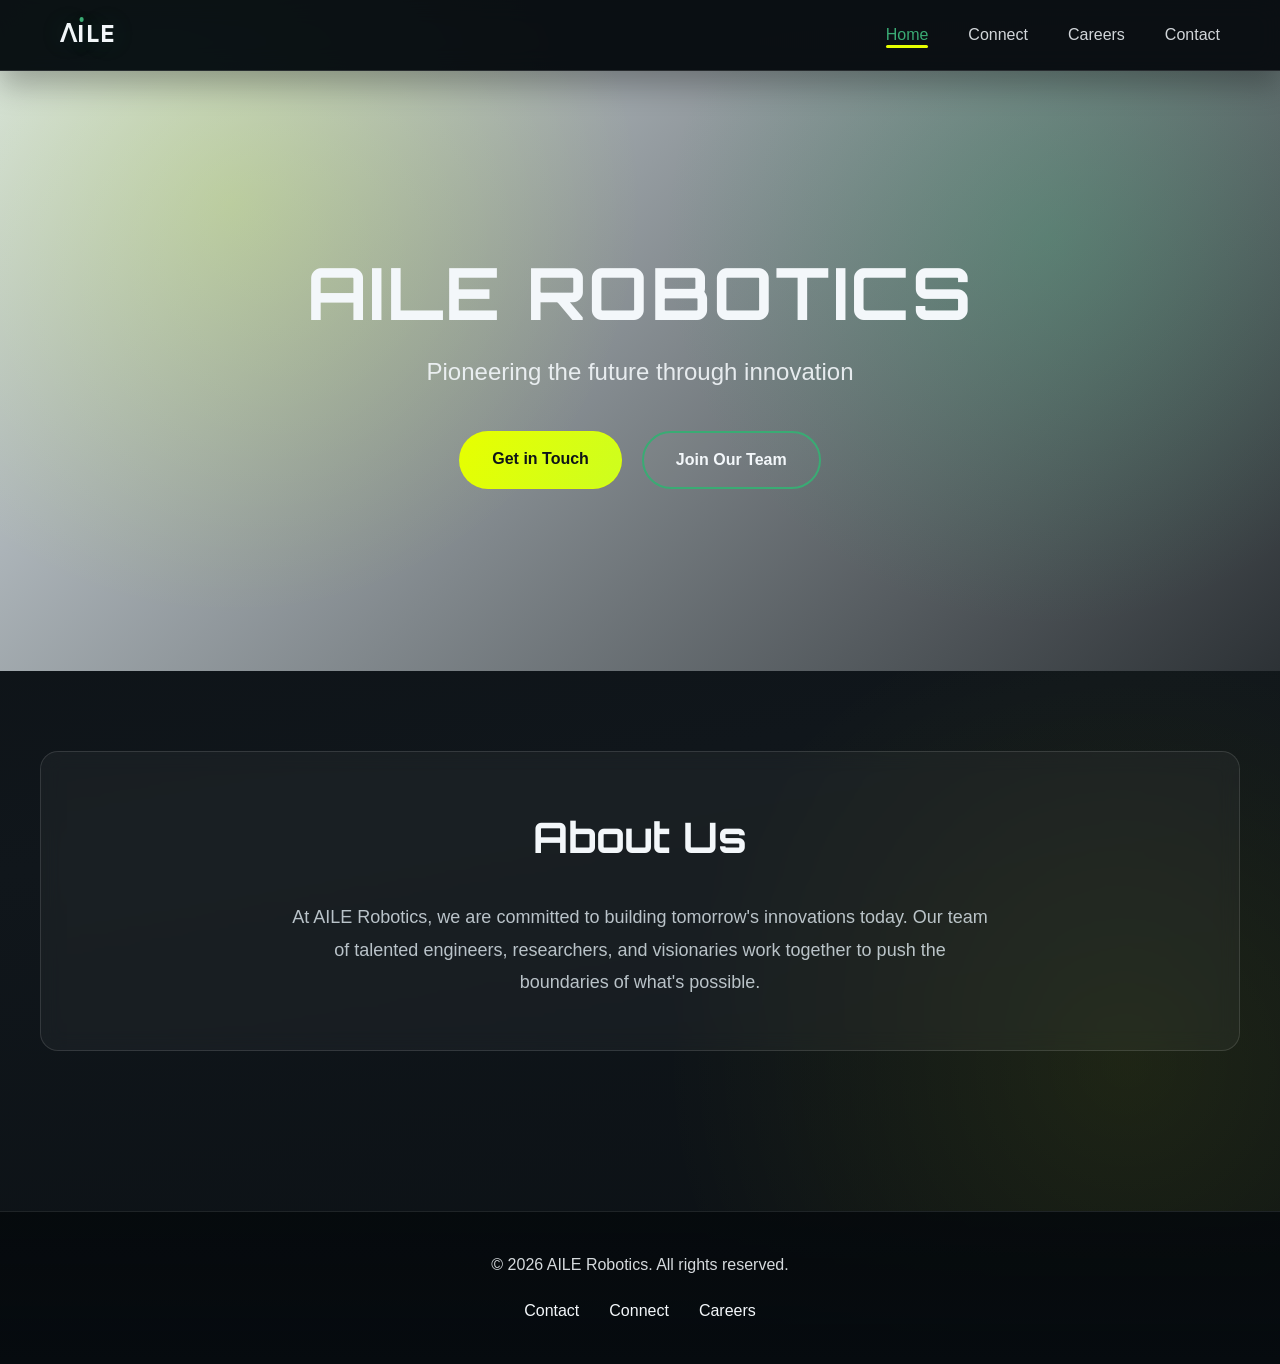
==== index.html @ daf4e4ac "Initial website commit" ====
<!DOCTYPE html>
<html lang="en">
<head>
    <meta charset="UTF-8">
    <meta name="viewport" content="width=device-width, initial-scale=1.0">
    <title>AILE Robotics</title>
    <link rel="stylesheet" href="styles.css">
</head>
<body>
    <!-- Navigation -->
    <nav class="navbar">
        <div class="nav-container">
            <div class="logo">Ʌ<span class="logo-i">I</span>LE</div>
            <ul class="nav-menu">
                <li><a href="index.html" class="nav-link active">Home</a></li>
                <li><a href="connect.html" class="nav-link">Connect</a></li>
                <li><a href="jobs.html" class="nav-link">Careers</a></li>
                <li><a href="contact.html" class="nav-link">Contact</a></li>
            </ul>
        </div>
    </nav>

    <!-- Hero Section -->
    <section class="hero">
        <div class="hero-content">
            <h1>AILE ROBOTICS</h1>
            <p>Pioneering the future through innovation</p>
            <div class="hero-buttons">
                <a href="connect.html" class="btn btn-primary">Get in Touch</a>
                <a href="jobs.html" class="btn btn-secondary">Join Our Team</a>
            </div>
        </div>
    </section>

    <!-- About Section -->
    <section class="about">
        <div class="container">
            <h2>About Us</h2>
            <p>At AILE Robotics, we are committed to building tomorrow's innovations today. Our team of talented engineers, researchers, and visionaries work together to push the boundaries of what's possible.</p>
        </div>
    </section>

    <!-- Footer -->
    <footer class="footer">
        <div class="footer-content">
            <p>&copy; 2026 AILE Robotics. All rights reserved.</p>
            <ul class="footer-links">
                <li><a href="contact.html">Contact</a></li>
                <li><a href="connect.html">Connect</a></li>
                <li><a href="jobs.html">Careers</a></li>
            </ul>
        </div>
    </footer>
</body>
</html>
---- styles.css ----
@import url('https://fonts.googleapis.com/css2?family=Orbitron:wght@400;500;600;700;800&family=Oxanium:wght@500;600;700;800&display=swap');

/* Color Variables */
:root {
    --primary-teal: #d7e0e5;
    --accent-yellow: #E7FF00;
    --accent-green: #3AAB74;
    --accent-gray: #1e252a;
    --light-gray: rgba(255, 255, 255, 0.05);
    --dark-gray: #0b1014;
    --white: #f3f7fa;
    --text-primary: #f3f7fa;
    --text-secondary: rgba(226, 236, 243, 0.8);
    --accent-soft: rgba(205, 254, 31, 0.22);
}

/* Reset & General */
* {
    margin: 0;
    padding: 0;
    box-sizing: border-box;
}

html {
    scroll-behavior: smooth;
}

body {
    font-family: 'Segoe UI', Tahoma, Geneva, Verdana, sans-serif;
    line-height: 1.6;
    color: var(--text-primary);
    background:
        radial-gradient(circle at 12% 10%, rgba(58, 171, 116, 0.16) 0%, rgba(58, 171, 116, 0) 26%),
        radial-gradient(circle at 88% 78%, rgba(231, 255, 0, 0.08) 0%, rgba(231, 255, 0, 0) 30%),
        linear-gradient(170deg, #090d10 0%, #10161b 55%, #0b1014 100%);
}

h1,
h2,
h3,
h4,
h5,
h6 {
    font-family: 'Orbitron', 'Segoe UI', Tahoma, Geneva, Verdana, sans-serif;
}

.container {
    max-width: 1200px;
    margin: 0 auto;
    padding: 0 20px;
}

/* Navigation */
.navbar {
    background-color: rgba(11, 16, 20, 0.82);
    border-bottom: 1px solid rgba(255, 255, 255, 0.12);
    position: sticky;
    top: 0;
    z-index: 100;
    box-shadow: 0 14px 30px rgba(0, 0, 0, 0.28);
    backdrop-filter: blur(12px);
}

.nav-container {
    max-width: 1200px;
    margin: 0 auto;
    padding: 0 20px;
    display: flex;
    justify-content: space-between;
    align-items: center;
    height: 70px;
}

.logo {
    font-size: 24px;
    font-weight: bold;
    font-family: 'Oxanium', 'Orbitron', 'Segoe UI', Tahoma, Geneva, Verdana, sans-serif;
    color: var(--white);
    letter-spacing: 1.45px;
    text-shadow: 0 0 24px rgba(58, 171, 116, 0.22);
}

.logo-i {
    font-size: 1em;
    color: var(--white);
    text-transform: none;
    font-weight: 700;
    position: relative;
    display: inline-block;
}

.logo-i::after {
    content: '';
    position: absolute;
    width: 0.2em;
    height: 0.2em;
    border-radius: 50%;
    background-color: var(--accent-green);
    top: 0.06em;
    left: 50%;
    transform: translateX(-50%);
}

.nav-menu {
    display: flex;
    list-style: none;
    gap: 40px;
}

.nav-link {
    text-decoration: none;
    color: rgba(243, 247, 250, 0.86);
    font-weight: 500;
    transition: color 0.3s ease;
    position: relative;
}

.nav-link:hover,
.nav-link.active {
    color: var(--accent-green);
}

.nav-link.active::after {
    content: '';
    position: absolute;
    bottom: -5px;
    left: 0;
    width: 100%;
    height: 3px;
    background-color: var(--accent-yellow);
    border-radius: 2px;
}

/* Hero Section */
.hero {
    background:
        radial-gradient(circle at 18% 22%, var(--accent-soft) 0%, rgba(205, 254, 31, 0) 36%),
        radial-gradient(circle at 82% 28%, rgba(58, 171, 116, 0.28) 0%, rgba(58, 171, 116, 0) 34%),
        linear-gradient(135deg, var(--primary-teal) 0%, rgba(47, 52, 56, 0.92) 100%);
    color: var(--white);
    padding: 120px 20px;
    text-align: center;
    min-height: 600px;
    display: flex;
    align-items: center;
    justify-content: center;
}

.hero-content {
    max-width: 800px;
}

.hero h1 {
    font-size: clamp(40px, 7vw, 72px);
    font-weight: bold;
    margin-bottom: 20px;
    letter-spacing: 2.4px;
    text-transform: uppercase;
    line-height: 1.1;
}

.hero p {
    font-size: clamp(18px, 2.4vw, 24px);
    margin-bottom: 40px;
    opacity: 0.9;
}

.hero-buttons {
    display: flex;
    gap: 20px;
    justify-content: center;
    flex-wrap: wrap;
}

/* Buttons */
.btn {
    display: inline-block;
    padding: 14px 32px;
    border-radius: 999px;
    text-decoration: none;
    font-weight: 600;
    font-size: 16px;
    border: none;
    cursor: pointer;
    transition: all 0.3s ease;
    text-align: center;
}

.btn-primary {
    background: linear-gradient(120deg, var(--accent-yellow), #CDFE1F);
    color: #0f1418;
    border: 1px solid rgba(231, 255, 0, 0.5);
}

.btn-primary:hover {
    background: linear-gradient(120deg, #f0ff45, #ddff36);
    transform: translateY(-2px);
    box-shadow: 0 16px 30px rgba(231, 255, 0, 0.22);
}

.btn-secondary {
    background-color: rgba(255, 255, 255, 0.02);
    color: var(--white);
    border: 2px solid var(--accent-green);
}

.btn-secondary:hover {
    background-color: var(--accent-green);
    color: #08110d;
    transform: translateY(-2px);
}

/* About Section */
.about {
    background-color: transparent;
    padding: 80px 20px;
    text-align: center;
}

.about .container {
    background: rgba(255, 255, 255, 0.04);
    border: 1px solid rgba(255, 255, 255, 0.12);
    border-radius: 18px;
    padding: 52px 44px;
    backdrop-filter: blur(10px);
}

.about h2 {
    font-size: 42px;
    margin-bottom: 30px;
    color: var(--white);
}

.about p {
    font-size: 18px;
    color: var(--text-secondary);
    max-width: 700px;
    margin: 0 auto;
    line-height: 1.8;
}

/* Page Header */
.page-header {
    background:
        radial-gradient(circle at 82% 24%, var(--accent-soft) 0%, rgba(205, 254, 31, 0) 34%),
        radial-gradient(circle at 18% 26%, rgba(58, 171, 116, 0.24) 0%, rgba(58, 171, 116, 0) 32%),
        linear-gradient(135deg, var(--primary-teal) 0%, rgba(47, 52, 56, 0.88) 100%);
    color: var(--white);
    padding: 80px 20px;
    text-align: center;
    margin-bottom: 60px;
    border-bottom: 1px solid rgba(255, 255, 255, 0.12);
}

.page-header h1 {
    font-size: 48px;
    margin-bottom: 15px;
    letter-spacing: 1px;
}

.page-header p {
    font-size: 18px;
    opacity: 0.95;
}

/* Contact Section */
.contact-section {
    padding: 60px 20px;
}

.contact-wrapper {
    display: grid;
    grid-template-columns: 1fr 1fr;
    gap: 60px;
    max-width: 1200px;
    margin: 0 auto;
}

.contact-info h2 {
    font-size: 32px;
    color: var(--white);
    margin-bottom: 40px;
}

.info-item {
    margin-bottom: 30px;
}

.info-item h3 {
    color: var(--white);
    margin-bottom: 10px;
    font-size: 18px;
}

.info-item p {
    color: var(--text-secondary);
    font-size: 16px;
}

.info-item a {
    color: var(--accent-green);
    text-decoration: none;
    transition: color 0.3s ease;
}

.info-item a:hover {
    color: var(--accent-yellow);
}

.social-links {
    display: flex;
    gap: 15px;
}

.social-link {
    display: inline-block;
    padding: 10px 20px;
    background-color: var(--accent-soft);
    color: var(--white);
    text-decoration: none;
    border-radius: 4px;
    transition: all 0.3s ease;
}

.social-link:hover {
    background-color: var(--accent-green);
    color: var(--white);
}

/* Forms */
.contact-form,
.application-form {
    background-color: var(--light-gray);
    padding: 40px;
    border-radius: 18px;
    border: 1px solid rgba(255, 255, 255, 0.14);
    box-shadow: 0 16px 40px rgba(0, 0, 0, 0.22);
    backdrop-filter: blur(10px);
}

.form-group {
    margin-bottom: 25px;
}

.form-row {
    display: grid;
    grid-template-columns: 1fr 1fr;
    gap: 20px;
}

.form-group label {
    display: block;
    margin-bottom: 8px;
    font-weight: 600;
    color: var(--text-primary);
    font-size: 14px;
}

.form-group input,
.form-group textarea {
    width: 100%;
    padding: 12px 15px;
    border: 1px solid rgba(255, 255, 255, 0.18);
    border-radius: 10px;
    background-color: rgba(255, 255, 255, 0.04);
    color: var(--white);
    font-family: inherit;
    font-size: 14px;
    transition: border-color 0.3s ease;
}

.form-group input:focus,
.form-group textarea:focus {
    outline: none;
    border-color: var(--accent-yellow);
    box-shadow: 0 0 0 3px rgba(231, 255, 0, 0.26);
}

.form-group input::placeholder,
.form-group textarea::placeholder {
    color: rgba(243, 247, 250, 0.58);
}

.form-group textarea {
    resize: vertical;
}

/* Connect Section */
.connect-section {
    padding: 60px 20px;
}

.connect-wrapper {
    max-width: 1200px;
    margin: 0 auto;
}

.options-grid {
    display: grid;
    grid-template-columns: 1fr 1fr;
    gap: 30px;
    margin-bottom: 60px;
}

.option-card {
    background-color: var(--light-gray);
    padding: 40px;
    border-radius: 18px;
    border-top: 4px solid var(--accent-yellow);
    border: 1px solid rgba(255, 255, 255, 0.14);
    text-align: center;
    transition: transform 0.3s ease, box-shadow 0.3s ease;
}

.option-card:hover {
    transform: translateY(-5px);
    box-shadow: 0 18px 36px rgba(0, 0, 0, 0.26);
}

.option-card h3 {
    font-size: 24px;
    color: var(--white);
    margin-bottom: 15px;
}

.option-card p {
    color: var(--text-secondary);
    margin-bottom: 25px;
    line-height: 1.7;
}

.form-section {
    background-color: var(--light-gray);
    padding: 60px 40px;
    border-radius: 18px;
    border: 1px solid rgba(255, 255, 255, 0.14);
    box-shadow: 0 16px 40px rgba(0, 0, 0, 0.24);
    backdrop-filter: blur(10px);
}

.form-section h2 {
    color: var(--white);
    margin-bottom: 40px;
    font-size: 32px;
}

/* Jobs Section */
.jobs-section {
    padding: 60px 20px;
}

.filters {
    display: flex;
    gap: 20px;
    margin-bottom: 40px;
    flex-wrap: wrap;
    max-width: 1200px;
    margin-left: auto;
    margin-right: auto;
}

.search-input,
.filter-select {
    padding: 12px 15px;
    border: 1px solid rgba(255, 255, 255, 0.18);
    border-radius: 10px;
    background: rgba(255, 255, 255, 0.04);
    color: var(--white);
    font-size: 14px;
    font-family: inherit;
}

.search-input {
    flex: 1;
    min-width: 200px;
}

.search-input:focus,
.filter-select:focus {
    outline: none;
    border-color: var(--accent-yellow);
    box-shadow: 0 0 0 3px rgba(231, 255, 0, 0.26);
}

.jobs-list {
    display: grid;
    grid-template-columns: repeat(auto-fill, minmax(350px, 1fr));
    gap: 25px;
    max-width: 1200px;
    margin: 0 auto;
}

.job-card {
    background-color: var(--light-gray);
    border: 1px solid rgba(255, 255, 255, 0.14);
    border-radius: 16px;
    padding: 25px;
    cursor: pointer;
    transition: all 0.3s ease;
}

.job-card:hover {
    border-color: rgba(231, 255, 0, 0.45);
    box-shadow: 0 18px 36px rgba(0, 0, 0, 0.28);
    transform: translateY(-3px);
}

.job-card h3 {
    color: var(--white);
    margin-bottom: 10px;
    font-size: 20px;
}

.job-card .department {
    display: inline-block;
    background-color: var(--accent-yellow);
    color: #0f1418;
    padding: 4px 10px;
    border-radius: 3px;
    font-size: 12px;
    font-weight: 600;
    margin-bottom: 15px;
}

.job-card p {
    color: var(--text-secondary);
    margin-bottom: 15px;
    line-height: 1.6;
    font-size: 14px;
}

.job-card-meta {
    display: flex;
    gap: 15px;
    font-size: 13px;
    color: var(--text-secondary);
    margin-top: 15px;
    padding-top: 15px;
    border-top: 1px solid rgba(47, 52, 56, 0.2);
}

/* Modal */
.modal {
    display: none;
    position: fixed;
    z-index: 1000;
    left: 0;
    top: 0;
    width: 100%;
    height: 100%;
    background-color: rgba(47, 52, 56, 0.55);
    overflow: auto;
}

.modal.hidden {
    display: none;
}

.modal:not(.hidden) {
    display: flex;
    align-items: center;
    justify-content: center;
}

.modal-content {
    background-color: var(--light-gray);
    padding: 40px;
    border-radius: 8px;
    width: 90%;
    max-width: 600px;
    position: relative;
    max-height: 90vh;
    overflow-y: auto;
    border: 1px solid rgba(255, 255, 255, 0.14);
    box-shadow: 0 24px 60px rgba(0, 0, 0, 0.35);
    backdrop-filter: blur(12px);
}

.close-btn {
    position: absolute;
    right: 20px;
    top: 20px;
    font-size: 28px;
    font-weight: bold;
    color: var(--text-secondary);
    cursor: pointer;
    transition: color 0.3s ease;
}

.close-btn:hover {
    color: var(--text-primary);
}

#job-detail-content h2 {
    color: var(--white);
    margin-bottom: 20px;
}

#job-detail-content h3 {
    color: var(--white);
    margin-top: 25px;
    margin-bottom: 12px;
}

#job-detail-content p,
#job-detail-content ul {
    color: var(--text-secondary);
    margin-bottom: 15px;
    line-height: 1.7;
}

#job-detail-content ul {
    margin-left: 20px;
}

#job-detail-content li {
    margin-bottom: 8px;
}

/* Footer */
.footer {
    background: linear-gradient(180deg, rgba(5, 9, 12, 0.9), rgba(6, 11, 15, 1));
    color: rgba(243, 247, 250, 0.88);
    padding: 40px 20px;
    margin-top: 80px;
    border-top: 1px solid rgba(255, 255, 255, 0.1);
}

.footer-content {
    max-width: 1200px;
    margin: 0 auto;
    text-align: center;
}

.footer-content p {
    margin-bottom: 20px;
}

.footer-links {
    list-style: none;
    display: flex;
    justify-content: center;
    gap: 30px;
    flex-wrap: wrap;
}

.footer-links a {
    color: var(--white);
    text-decoration: none;
    transition: color 0.3s ease;
}

.footer-links a:hover {
    color: var(--accent-yellow);
}

/* Responsive */
@media (max-width: 768px) {
    .nav-menu {
        gap: 20px;
    }

    .hero h1 {
        font-size: 36px;
    }

    .hero p {
        font-size: 18px;
    }

    .contact-wrapper,
    .options-grid {
        grid-template-columns: 1fr;
    }

    .form-row {
        grid-template-columns: 1fr;
    }

    .hero-buttons {
        flex-direction: column;
    }

    .btn {
        width: 100%;
    }

    .jobs-list {
        grid-template-columns: 1fr;
    }

    .page-header h1 {
        font-size: 32px;
    }

    .about h2 {
        font-size: 32px;
    }

    .modal-content {
        width: 95%;
        padding: 25px;
    }

    .footer-links {
        gap: 15px;
    }
}

@media (max-width: 480px) {
    .nav-container {
        height: auto;
        flex-direction: column;
        padding: 15px 20px;
    }

    .nav-menu {
        flex-direction: column;
        gap: 10px;
        margin-top: 15px;
    }

    .hero h1 {
        font-size: 28px;
        margin-bottom: 15px;
    }

    .hero {
        padding: 60px 20px;
        min-height: 400px;
    }

    .search-input,
    .filter-select {
        width: 100%;
    }

    .filters {
        flex-direction: column;
    }
}
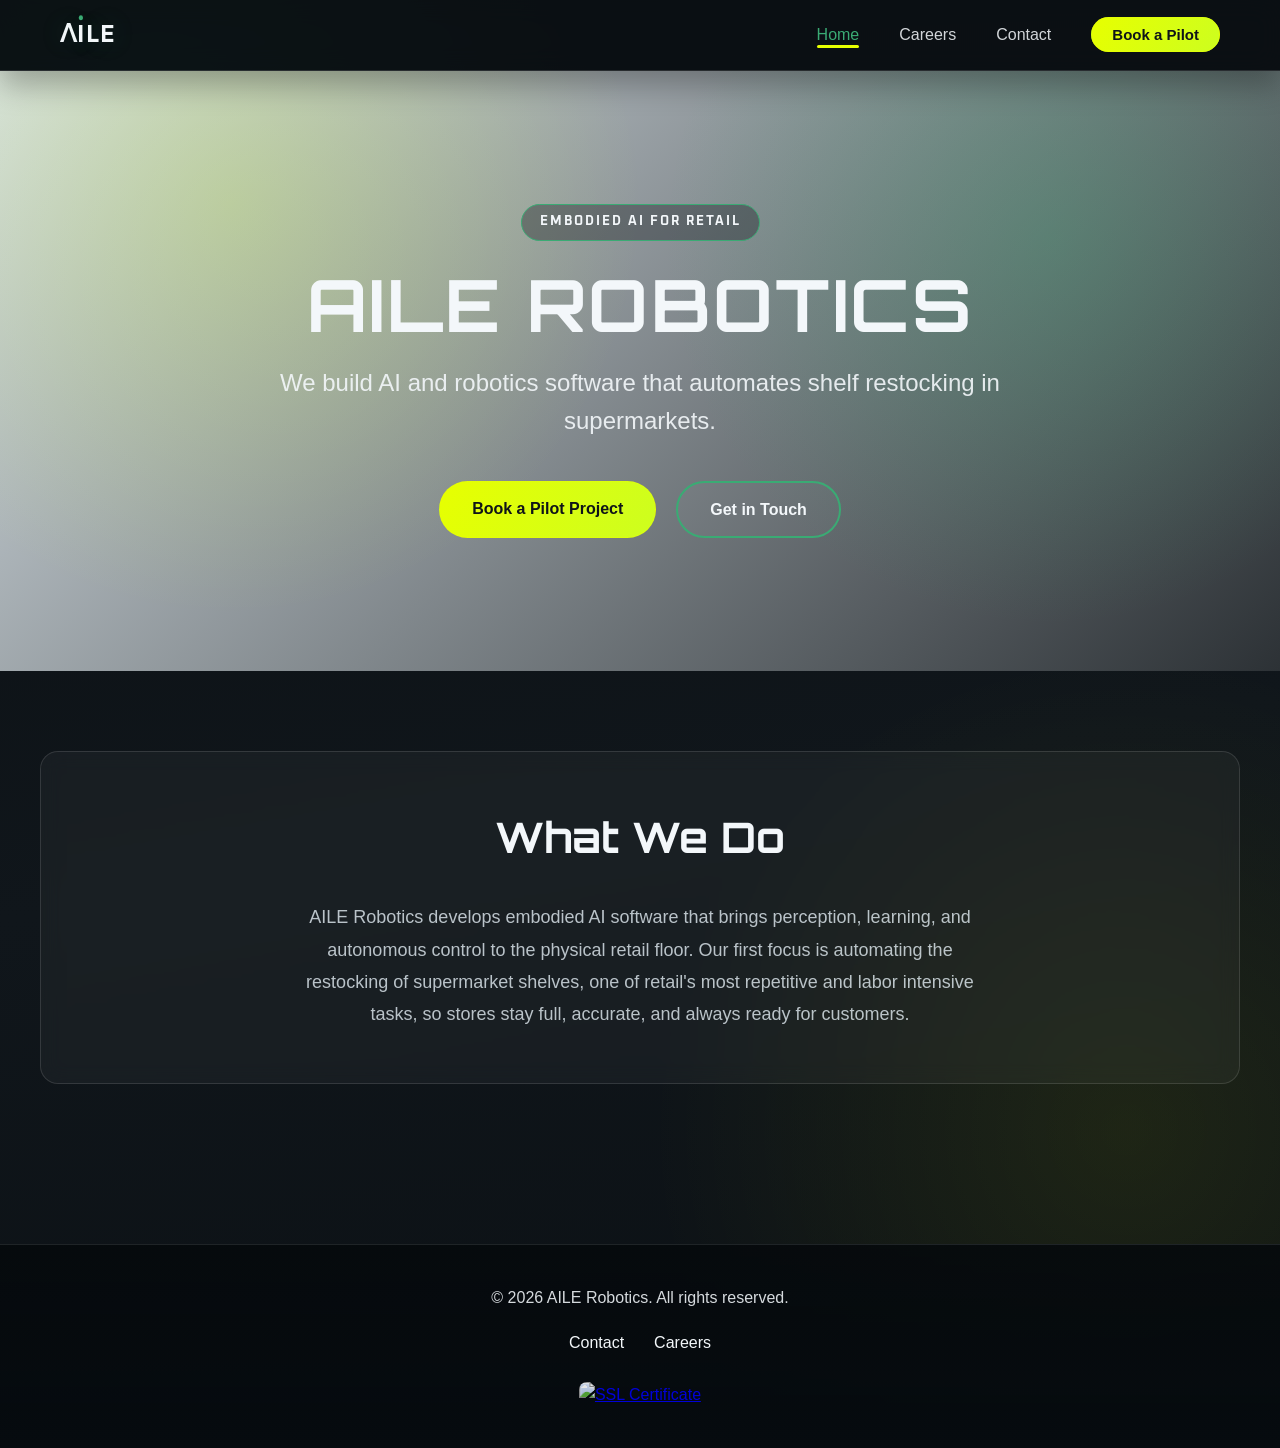
==== commit ef6833de: "Reposition site around embodied AI, wire up forms, restructure nav - Hero: add embodied-AI/retail po" ====
--- a/index.html
+++ b/index.html
@@ -13,9 +13,9 @@
             <div class="logo">Ʌ<span class="logo-i">I</span>LE</div>
             <ul class="nav-menu">
                 <li><a href="index.html" class="nav-link active">Home</a></li>
-                <li><a href="connect.html" class="nav-link">Connect</a></li>
                 <li><a href="jobs.html" class="nav-link">Careers</a></li>
                 <li><a href="contact.html" class="nav-link">Contact</a></li>
+                <li><a href="contact.html?subject=Pilot+Project+Inquiry" class="nav-cta">Book a Pilot</a></li>
             </ul>
         </div>
     </nav>
@@ -23,11 +23,12 @@
     <!-- Hero Section -->
     <section class="hero">
         <div class="hero-content">
+            <span class="hero-tag">Embodied AI for Retail</span>
             <h1>AILE ROBOTICS</h1>
-            <p>Pioneering the future through innovation</p>
+            <p>We build AI and robotics software that automates shelf restocking in supermarkets.</p>
             <div class="hero-buttons">
-                <a href="connect.html" class="btn btn-primary">Get in Touch</a>
-                <a href="jobs.html" class="btn btn-secondary">Join Our Team</a>
+                <a href="contact.html?subject=Pilot+Project+Inquiry" class="btn btn-primary">Book a Pilot Project</a>
+                <a href="contact.html" class="btn btn-secondary">Get in Touch</a>
             </div>
         </div>
     </section>
@@ -35,8 +36,8 @@
     <!-- About Section -->
     <section class="about">
         <div class="container">
-            <h2>About Us</h2>
-            <p>At AILE Robotics, we are committed to building tomorrow's innovations today. Our team of talented engineers, researchers, and visionaries work together to push the boundaries of what's possible.</p>
+            <h2>What We Do</h2>
+            <p>AILE Robotics develops embodied AI software that brings perception, learning, and autonomous control to the physical retail floor. Our first focus is automating the restocking of supermarket shelves, one of retail's most repetitive and labor intensive tasks, so stores stay full, accurate, and always ready for customers.</p>
         </div>
     </section>
 
@@ -46,9 +47,11 @@
             <p>&copy; 2026 AILE Robotics. All rights reserved.</p>
             <ul class="footer-links">
                 <li><a href="contact.html">Contact</a></li>
-                <li><a href="connect.html">Connect</a></li>
                 <li><a href="jobs.html">Careers</a></li>
             </ul>
+            <div class="footer-seal">
+                <a href="https://www.checkdomain.de/unternehmen/garantie/ssl/popup/" onclick="window.open(this.href + '?host=' + window.location.host,'','height=600,width=560,scrollbars=yes'); return false;"><img src="https://www.checkdomain.de/assets/bundles/web/app/widget/seal/img/ssl_certificate/de/150x150.png?20260720-124458" alt="SSL Certificate"></a>
+            </div>
         </div>
     </footer>
 </body>
--- a/styles.css
+++ b/styles.css
@@ -87,6 +87,8 @@
     font-weight: 700;
     position: relative;
     display: inline-block;
+    line-height: 1;
+    --dot-x-adjust: -0.03em;
 }
 
 .logo-i::after {
@@ -96,9 +98,9 @@
     height: 0.2em;
     border-radius: 50%;
     background-color: var(--accent-green);
-    top: 0.06em;
+    top: -0.12em;
     left: 50%;
-    transform: translateX(-50%);
+    transform: translate(calc(-50% + var(--dot-x-adjust)), -100%);
 }
 
 .nav-menu {
@@ -131,6 +133,24 @@
     border-radius: 2px;
 }
 
+.nav-cta {
+    text-decoration: none;
+    padding: 8px 20px;
+    border-radius: 999px;
+    background: linear-gradient(120deg, var(--accent-yellow), #CDFE1F);
+    color: #0f1418;
+    font-weight: 700;
+    font-size: 15px;
+    border: 1px solid rgba(231, 255, 0, 0.5);
+    transition: transform 0.3s ease, box-shadow 0.3s ease;
+    white-space: nowrap;
+}
+
+.nav-cta:hover {
+    transform: translateY(-2px);
+    box-shadow: 0 12px 24px rgba(231, 255, 0, 0.22);
+}
+
 /* Hero Section */
 .hero {
     background:
@@ -148,6 +168,21 @@
 
 .hero-content {
     max-width: 800px;
+}
+
+.hero-tag {
+    display: inline-block;
+    padding: 7px 18px;
+    margin-bottom: 24px;
+    border-radius: 999px;
+    background-color: rgba(11, 16, 20, 0.35);
+    border: 1px solid var(--accent-green);
+    color: var(--white);
+    font-family: 'Oxanium', 'Orbitron', 'Segoe UI', sans-serif;
+    font-size: 13px;
+    font-weight: 700;
+    letter-spacing: 2px;
+    text-transform: uppercase;
 }
 
 .hero h1 {
@@ -385,6 +420,47 @@
     resize: vertical;
 }
 
+/* Form status banner */
+.form-status {
+    grid-column: 1 / -1;
+    margin-bottom: 25px;
+    padding: 16px 20px;
+    border-radius: 12px;
+    background-color: rgba(58, 171, 116, 0.14);
+    border: 1px solid var(--accent-green);
+    color: var(--white);
+    font-weight: 600;
+    text-align: center;
+}
+
+.form-status.hidden {
+    display: none;
+}
+
+/* Empty careers state */
+.no-openings {
+    grid-column: 1 / -1;
+    text-align: center;
+    background-color: var(--light-gray);
+    border: 1px solid rgba(255, 255, 255, 0.14);
+    border-radius: 18px;
+    padding: 60px 40px;
+    backdrop-filter: blur(10px);
+}
+
+.no-openings h3 {
+    color: var(--white);
+    font-size: 26px;
+    margin-bottom: 16px;
+}
+
+.no-openings p {
+    color: var(--text-secondary);
+    max-width: 560px;
+    margin: 0 auto 28px;
+    line-height: 1.8;
+}
+
 /* Connect Section */
 .connect-section {
     padding: 60px 20px;
@@ -654,6 +730,25 @@
     color: var(--accent-yellow);
 }
 
+.footer-seal {
+    margin-top: 26px;
+    display: flex;
+    justify-content: center;
+}
+
+.footer-seal img {
+    width: 74px;
+    height: auto;
+    opacity: 0.9;
+    border-radius: 8px;
+    transition: opacity 0.3s ease, transform 0.3s ease;
+}
+
+.footer-seal a:hover img {
+    opacity: 1;
+    transform: translateY(-2px);
+}
+
 /* Responsive */
 @media (max-width: 768px) {
     .nav-menu {
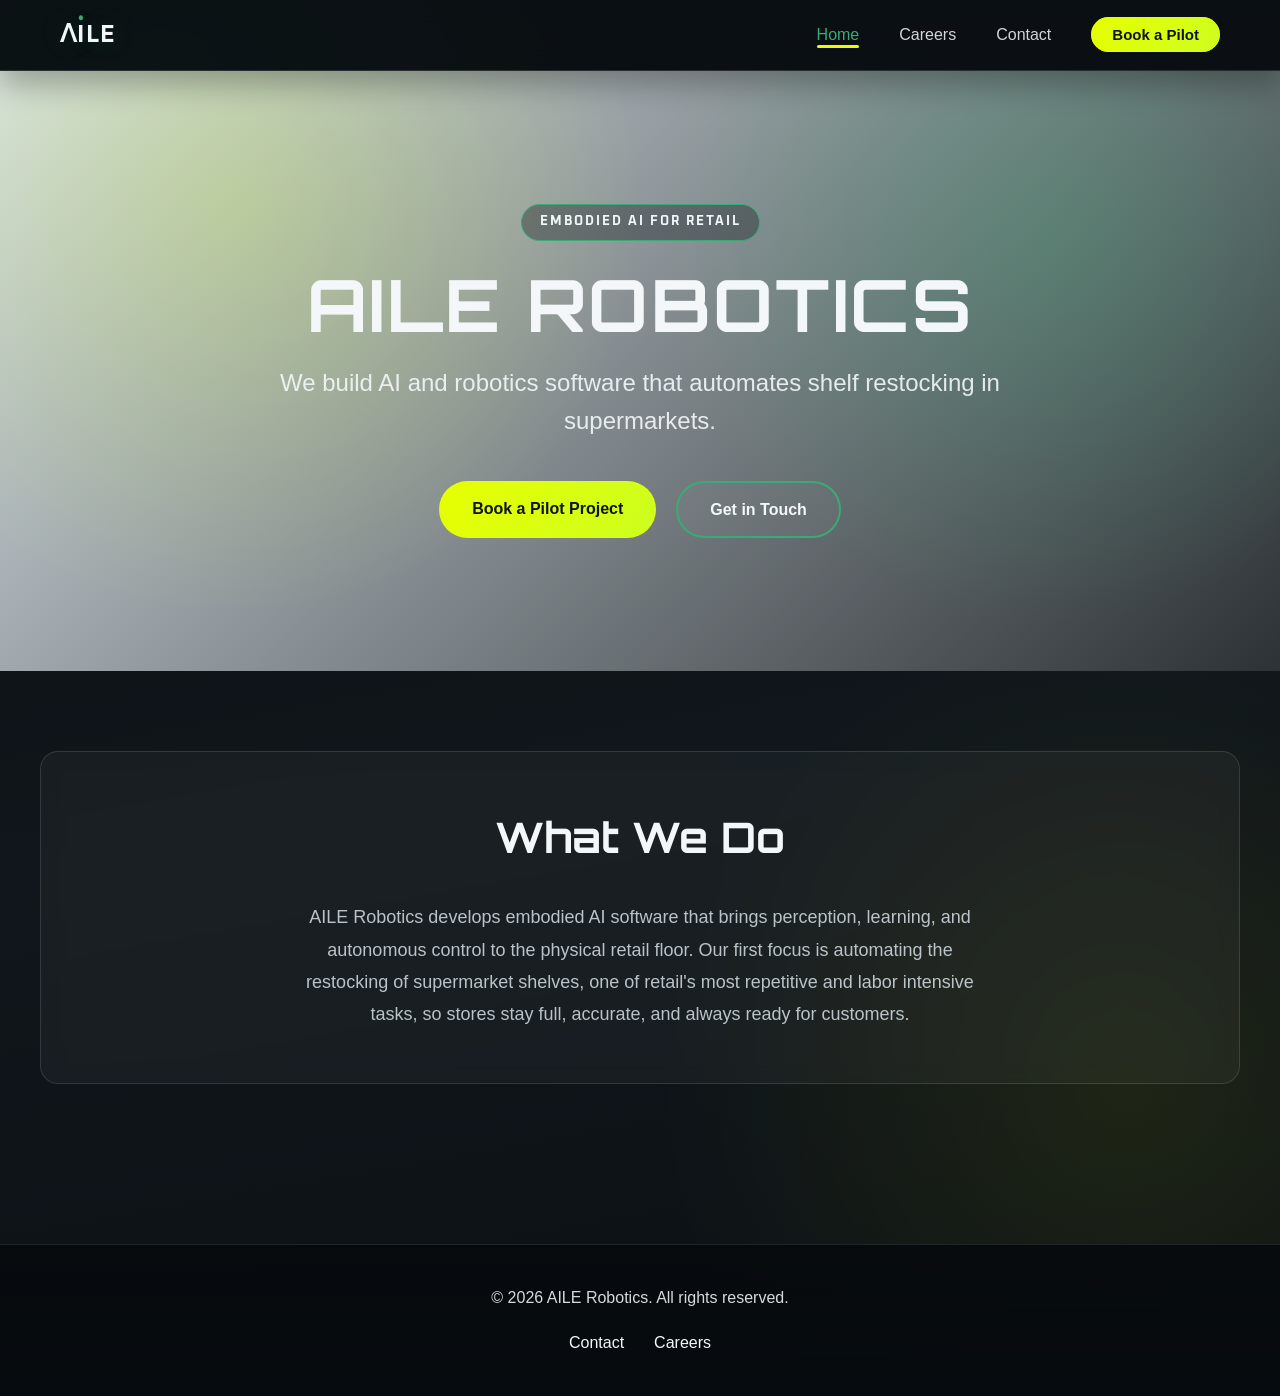
==== commit 9613d094: "Remove checkdomain SSL seal from footer The seal is only a visual badge and cannot secure a GitHub P" ====
--- a/index.html
+++ b/index.html
@@ -49,9 +49,6 @@
                 <li><a href="contact.html">Contact</a></li>
                 <li><a href="jobs.html">Careers</a></li>
             </ul>
-            <div class="footer-seal">
-                <a href="https://www.checkdomain.de/unternehmen/garantie/ssl/popup/" onclick="window.open(this.href + '?host=' + window.location.host,'','height=600,width=560,scrollbars=yes'); return false;"><img src="https://www.checkdomain.de/assets/bundles/web/app/widget/seal/img/ssl_certificate/de/150x150.png?20260720-124458" alt="SSL Certificate"></a>
-            </div>
         </div>
     </footer>
 </body>
--- a/styles.css
+++ b/styles.css
@@ -730,25 +730,6 @@
     color: var(--accent-yellow);
 }
 
-.footer-seal {
-    margin-top: 26px;
-    display: flex;
-    justify-content: center;
-}
-
-.footer-seal img {
-    width: 74px;
-    height: auto;
-    opacity: 0.9;
-    border-radius: 8px;
-    transition: opacity 0.3s ease, transform 0.3s ease;
-}
-
-.footer-seal a:hover img {
-    opacity: 1;
-    transform: translateY(-2px);
-}
-
 /* Responsive */
 @media (max-width: 768px) {
     .nav-menu {
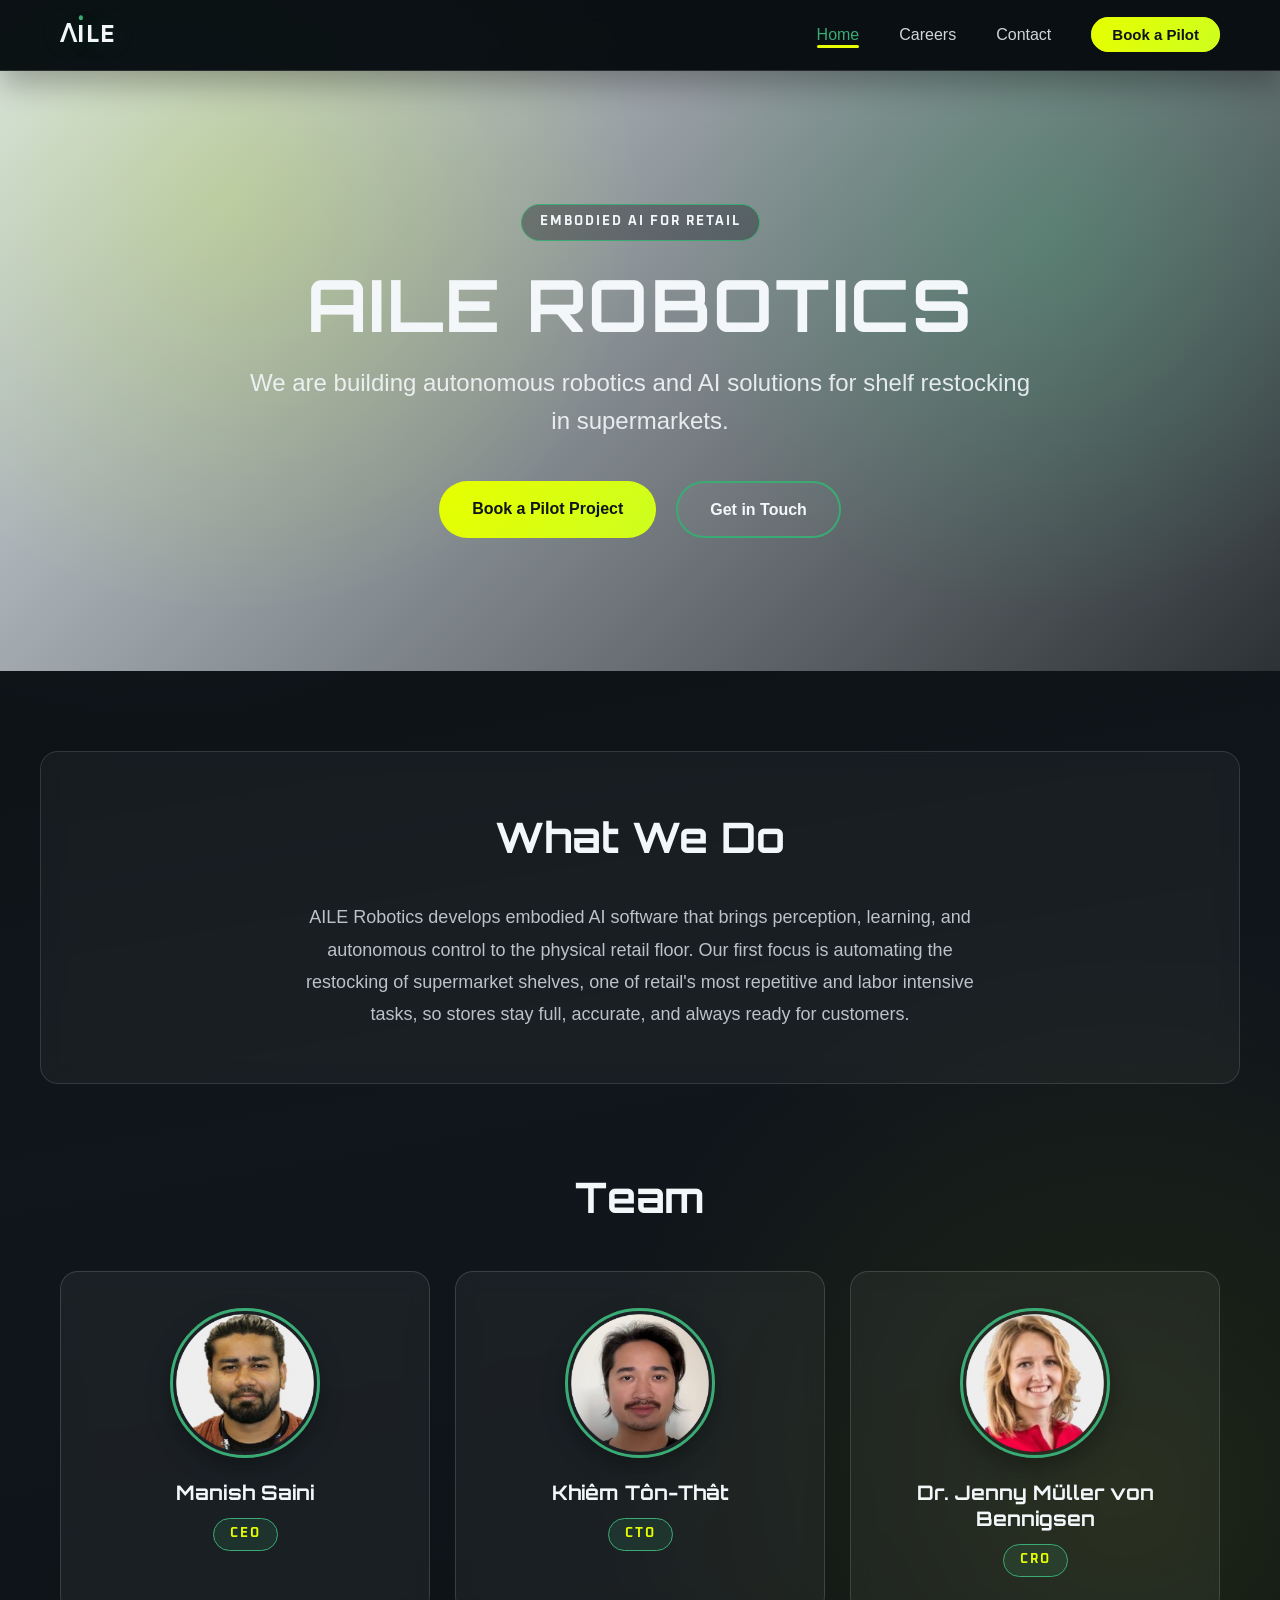
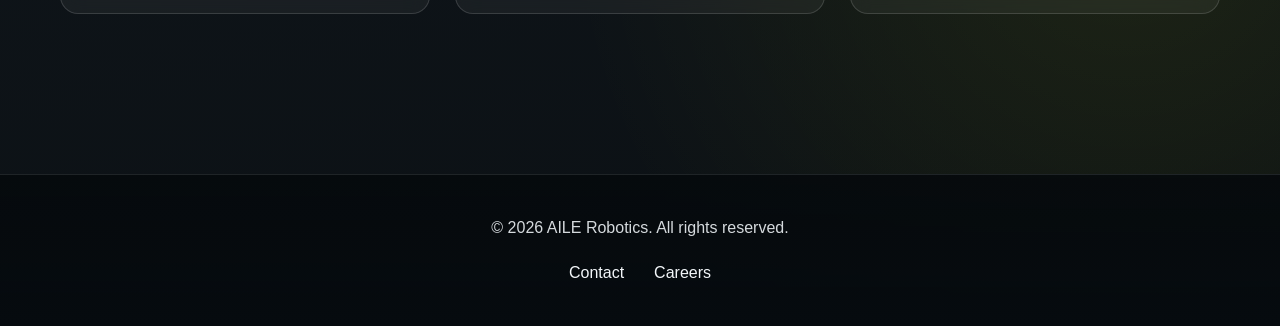
==== commit 4975dd00: "Add team section with photos and update hero headline Introduce a Team section on the home page list" ====
--- a/index.html
+++ b/index.html
@@ -25,7 +25,7 @@
         <div class="hero-content">
             <span class="hero-tag">Embodied AI for Retail</span>
             <h1>AILE ROBOTICS</h1>
-            <p>We build AI and robotics software that automates shelf restocking in supermarkets.</p>
+            <p>We are building autonomous robotics and AI solutions for shelf restocking in supermarkets.</p>
             <div class="hero-buttons">
                 <a href="contact.html?subject=Pilot+Project+Inquiry" class="btn btn-primary">Book a Pilot Project</a>
                 <a href="contact.html" class="btn btn-secondary">Get in Touch</a>
@@ -41,6 +41,30 @@
         </div>
     </section>
 
+    <!-- Team Section -->
+    <section class="team">
+        <div class="container">
+            <h2>Team</h2>
+            <div class="team-grid">
+                <div class="team-card">
+                    <img class="team-photo" src="images/manish-saini.png" alt="Manish Saini" width="480" height="480" loading="lazy">
+                    <h3>Manish Saini</h3>
+                    <span class="team-role">CEO</span>
+                </div>
+                <div class="team-card">
+                    <img class="team-photo" src="images/khiem-ton-that.png" alt="Khiêm Tôn-Thât" width="480" height="480" loading="lazy">
+                    <h3>Khiêm Tôn-Thât</h3>
+                    <span class="team-role">CTO</span>
+                </div>
+                <div class="team-card">
+                    <img class="team-photo" src="images/jenny-mueller-von-bennigsen.png" alt="Dr. Jenny Müller von Bennigsen" width="480" height="480" loading="lazy">
+                    <h3>Dr. Jenny Müller von Bennigsen</h3>
+                    <span class="team-role">CRO</span>
+                </div>
+            </div>
+        </div>
+    </section>
+
     <!-- Footer -->
     <footer class="footer">
         <div class="footer-content">
--- a/styles.css
+++ b/styles.css
@@ -274,6 +274,70 @@
     line-height: 1.8;
 }
 
+/* Team Section */
+.team {
+    padding: 0 20px 80px;
+    text-align: center;
+}
+
+.team h2 {
+    font-size: 42px;
+    margin-bottom: 40px;
+    color: var(--white);
+}
+
+.team-grid {
+    display: grid;
+    grid-template-columns: repeat(auto-fit, minmax(260px, 1fr));
+    gap: 25px;
+}
+
+.team-card {
+    background-color: var(--light-gray);
+    border: 1px solid rgba(255, 255, 255, 0.14);
+    border-radius: 18px;
+    padding: 36px 28px;
+    backdrop-filter: blur(10px);
+    transition: transform 0.3s ease, box-shadow 0.3s ease;
+}
+
+.team-card:hover {
+    transform: translateY(-5px);
+    box-shadow: 0 18px 36px rgba(0, 0, 0, 0.26);
+}
+
+.team-photo {
+    display: block;
+    width: 150px;
+    height: 150px;
+    margin: 0 auto 22px;
+    border-radius: 50%;
+    object-fit: cover;
+    border: 3px solid var(--accent-green);
+    box-shadow: 0 10px 24px rgba(0, 0, 0, 0.3);
+}
+
+.team-card h3 {
+    font-size: 20px;
+    color: var(--white);
+    margin-bottom: 12px;
+    line-height: 1.3;
+}
+
+.team-role {
+    display: inline-block;
+    padding: 5px 16px;
+    border-radius: 999px;
+    background-color: rgba(58, 171, 116, 0.14);
+    border: 1px solid var(--accent-green);
+    color: var(--accent-yellow);
+    font-family: 'Oxanium', 'Orbitron', 'Segoe UI', sans-serif;
+    font-size: 13px;
+    font-weight: 700;
+    letter-spacing: 2px;
+    text-transform: uppercase;
+}
+
 /* Page Header */
 .page-header {
     background:
@@ -773,6 +837,10 @@
         font-size: 32px;
     }
 
+    .team h2 {
+        font-size: 32px;
+    }
+
     .modal-content {
         width: 95%;
         padding: 25px;
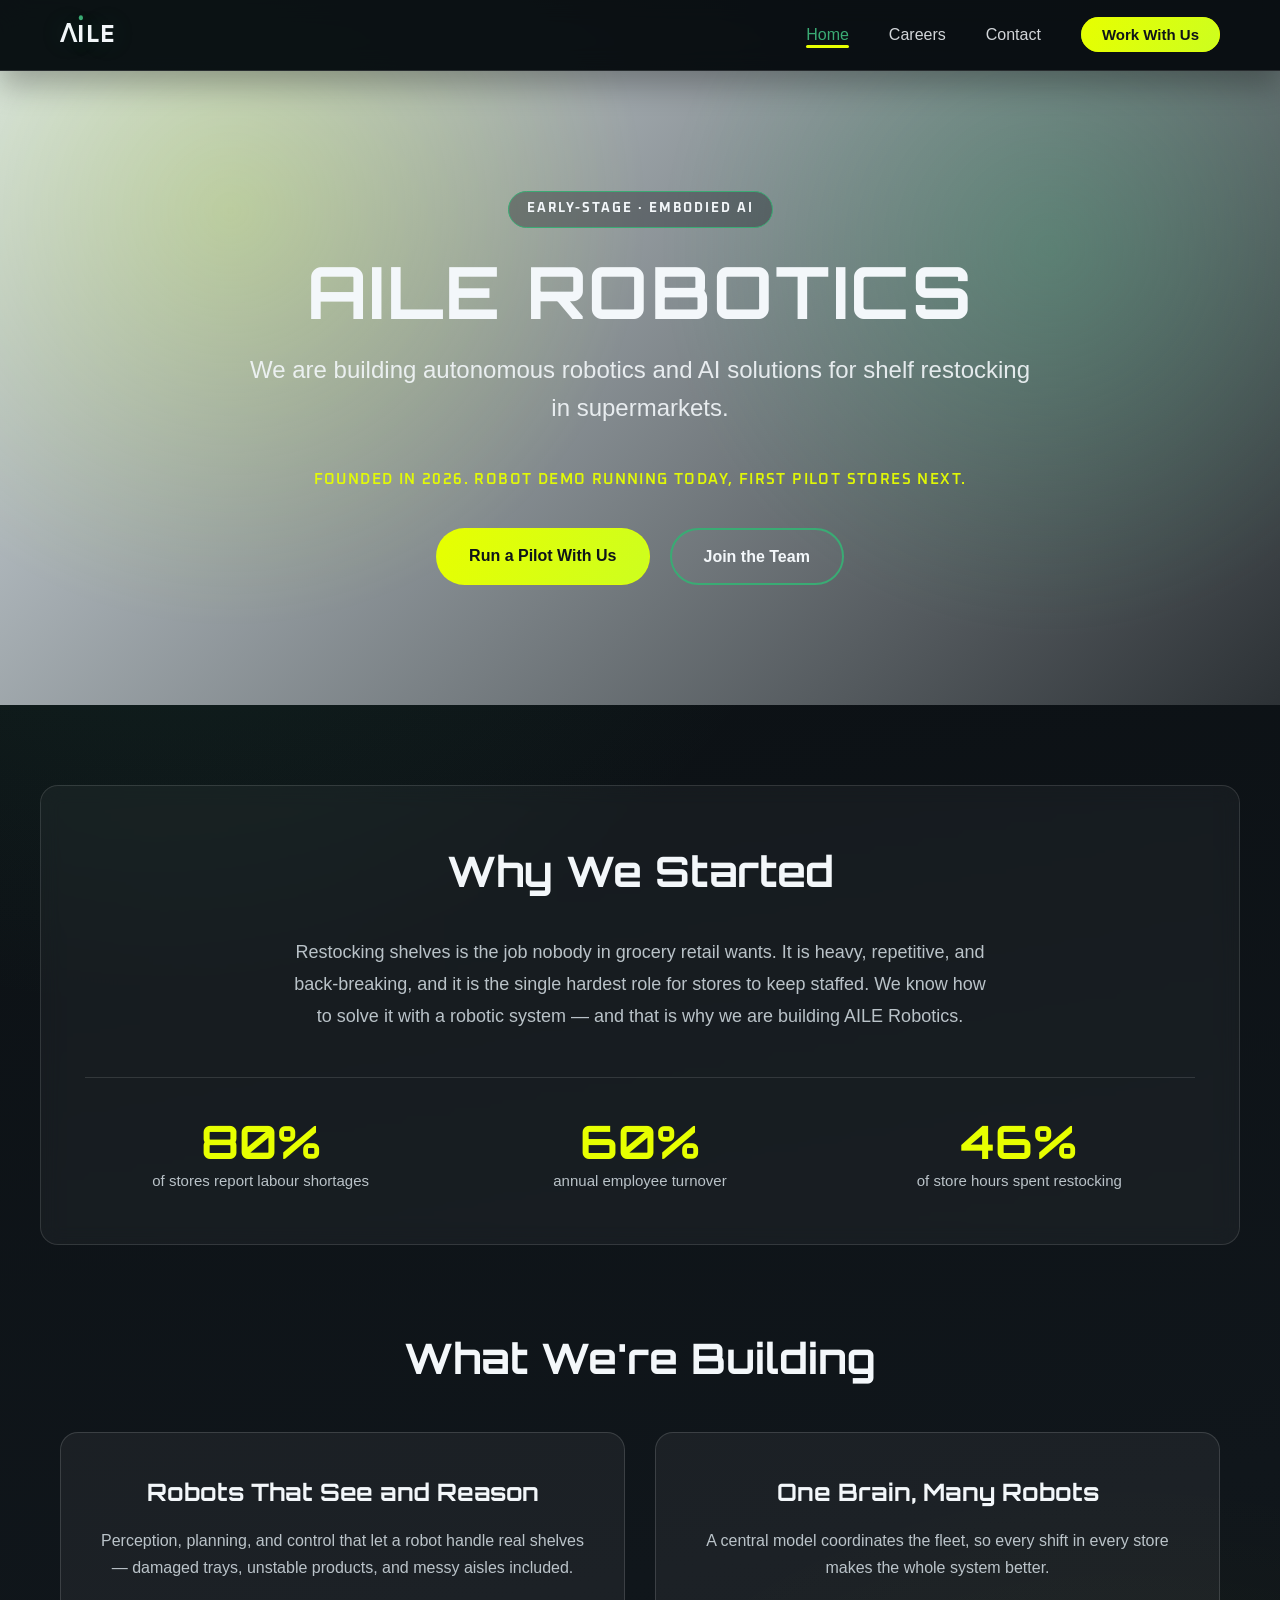
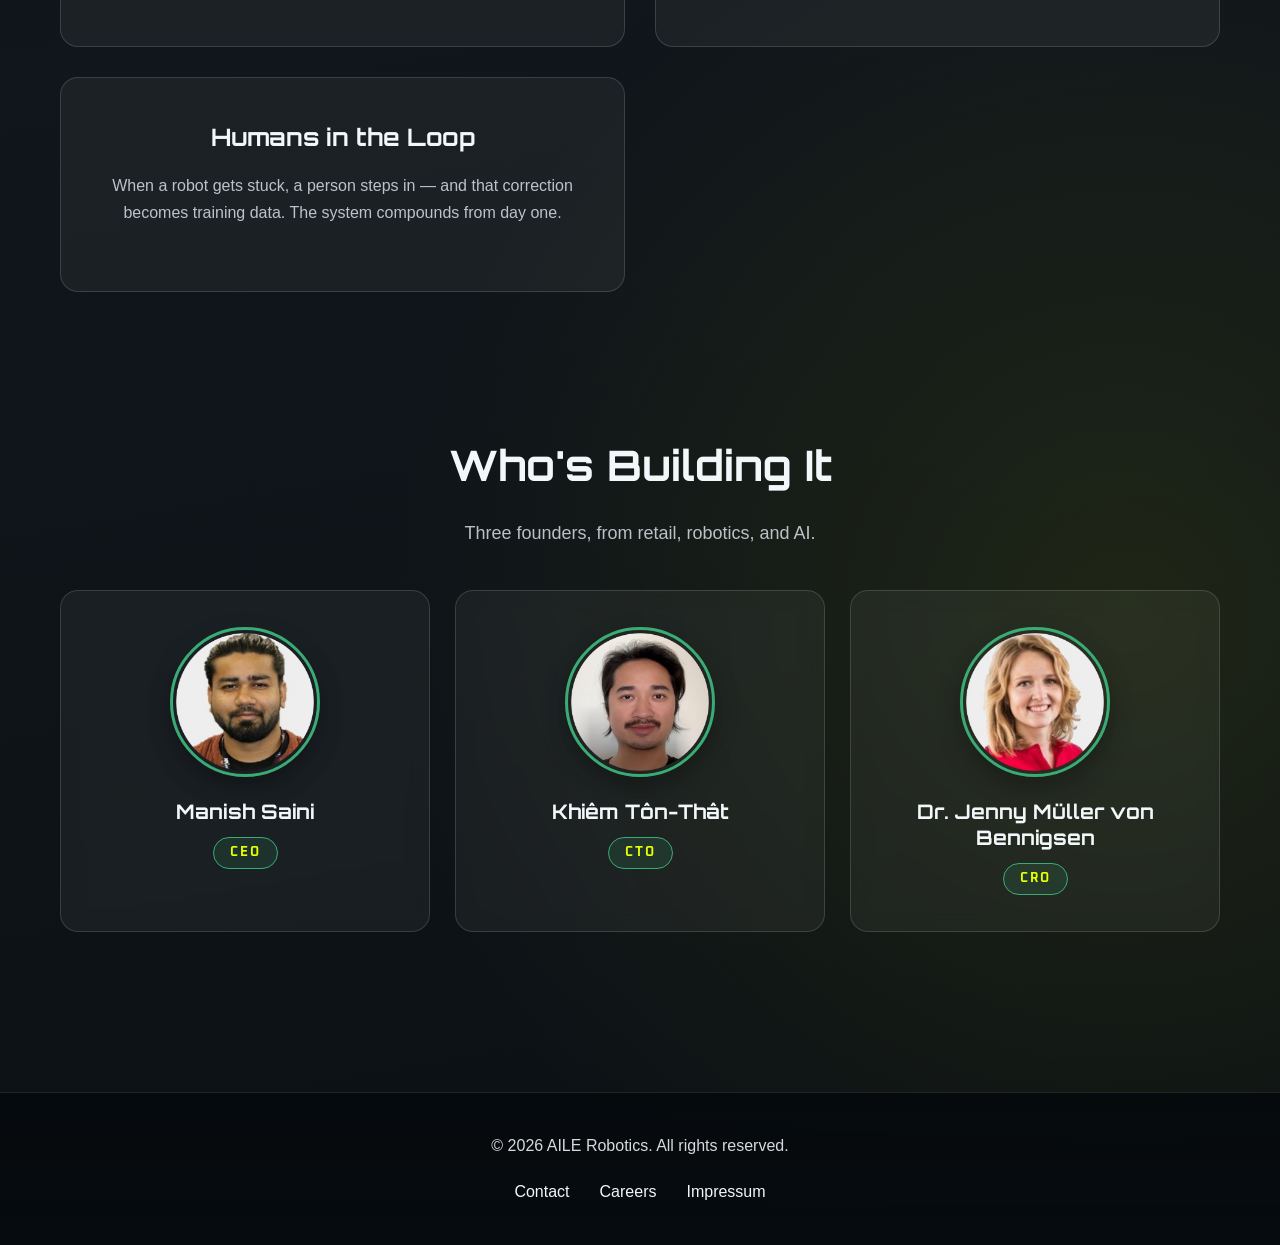
==== commit 7eec4b4b: "Reframe site as early-stage startup and add Impressum Rewrite the home page around the problem, what" ====
--- a/index.html
+++ b/index.html
@@ -4,6 +4,7 @@
     <meta charset="UTF-8">
     <meta name="viewport" content="width=device-width, initial-scale=1.0">
     <title>AILE Robotics</title>
+    <meta name="description" content="AILE Robotics is an early-stage startup building autonomous robotics and AI for shelf restocking in supermarkets.">
     <link rel="stylesheet" href="styles.css">
 </head>
 <body>
@@ -15,7 +16,7 @@
                 <li><a href="index.html" class="nav-link active">Home</a></li>
                 <li><a href="jobs.html" class="nav-link">Careers</a></li>
                 <li><a href="contact.html" class="nav-link">Contact</a></li>
-                <li><a href="contact.html?subject=Pilot+Project+Inquiry" class="nav-cta">Book a Pilot</a></li>
+                <li><a href="contact.html?subject=Pilot+Project+Inquiry" class="nav-cta">Work With Us</a></li>
             </ul>
         </div>
     </nav>
@@ -23,28 +24,65 @@
     <!-- Hero Section -->
     <section class="hero">
         <div class="hero-content">
-            <span class="hero-tag">Embodied AI for Retail</span>
+            <span class="hero-tag">Early-Stage · Embodied AI</span>
             <h1>AILE ROBOTICS</h1>
             <p>We are building autonomous robotics and AI solutions for shelf restocking in supermarkets.</p>
+            <p class="hero-note">Founded in 2026. Robot demo running today, first pilot stores next.</p>
             <div class="hero-buttons">
-                <a href="contact.html?subject=Pilot+Project+Inquiry" class="btn btn-primary">Book a Pilot Project</a>
-                <a href="contact.html" class="btn btn-secondary">Get in Touch</a>
+                <a href="contact.html?subject=Pilot+Project+Inquiry" class="btn btn-primary">Run a Pilot With Us</a>
+                <a href="jobs.html" class="btn btn-secondary">Join the Team</a>
             </div>
         </div>
     </section>
 
-    <!-- About Section -->
+    <!-- Problem Section -->
     <section class="about">
         <div class="container">
-            <h2>What We Do</h2>
-            <p>AILE Robotics develops embodied AI software that brings perception, learning, and autonomous control to the physical retail floor. Our first focus is automating the restocking of supermarket shelves, one of retail's most repetitive and labor intensive tasks, so stores stay full, accurate, and always ready for customers.</p>
+            <h2>Why We Started</h2>
+            <p>Restocking shelves is the job nobody in grocery retail wants. It is heavy, repetitive, and back-breaking, and it is the single hardest role for stores to keep staffed. We know how to solve it with a robotic system — and that is why we are building AILE Robotics.</p>
+            <div class="stats-grid">
+                <div class="stat">
+                    <span class="stat-number">80%</span>
+                    <span class="stat-label">of stores report labour shortages</span>
+                </div>
+                <div class="stat">
+                    <span class="stat-number">60%</span>
+                    <span class="stat-label">annual employee turnover</span>
+                </div>
+                <div class="stat">
+                    <span class="stat-number">46%</span>
+                    <span class="stat-label">of store hours spent restocking</span>
+                </div>
+            </div>
+        </div>
+    </section>
+
+    <!-- What We're Building -->
+    <section class="build">
+        <div class="container">
+            <h2>What We're Building</h2>
+            <div class="options-grid build-grid">
+                <div class="option-card">
+                    <h3>Robots That See and Reason</h3>
+                    <p>Perception, planning, and control that let a robot handle real shelves — damaged trays, unstable products, and messy aisles included.</p>
+                </div>
+                <div class="option-card">
+                    <h3>One Brain, Many Robots</h3>
+                    <p>A central model coordinates the fleet, so every shift in every store makes the whole system better.</p>
+                </div>
+                <div class="option-card">
+                    <h3>Humans in the Loop</h3>
+                    <p>When a robot gets stuck, a person steps in — and that correction becomes training data. The system compounds from day one.</p>
+                </div>
+            </div>
         </div>
     </section>
 
     <!-- Team Section -->
     <section class="team">
         <div class="container">
-            <h2>Team</h2>
+            <h2>Who's Building It</h2>
+            <p class="team-intro">Three founders, from retail, robotics, and AI.</p>
             <div class="team-grid">
                 <div class="team-card">
                     <img class="team-photo" src="images/manish-saini.png" alt="Manish Saini" width="480" height="480" loading="lazy">
@@ -72,6 +110,7 @@
             <ul class="footer-links">
                 <li><a href="contact.html">Contact</a></li>
                 <li><a href="jobs.html">Careers</a></li>
+            <li><a href="impressum.html">Impressum</a></li>
             </ul>
         </div>
     </footer>
--- a/styles.css
+++ b/styles.css
@@ -274,6 +274,65 @@
     line-height: 1.8;
 }
 
+/* Hero supporting note */
+.hero-note {
+    font-size: 15px !important;
+    letter-spacing: 1.4px;
+    text-transform: uppercase;
+    font-family: 'Oxanium', 'Orbitron', 'Segoe UI', sans-serif;
+    font-weight: 600;
+    color: var(--accent-yellow);
+    opacity: 0.95 !important;
+    margin-bottom: 36px !important;
+}
+
+/* Problem stats */
+.stats-grid {
+    display: grid;
+    grid-template-columns: repeat(auto-fit, minmax(180px, 1fr));
+    gap: 28px;
+    margin-top: 44px;
+    padding-top: 40px;
+    border-top: 1px solid rgba(255, 255, 255, 0.12);
+}
+
+.stat {
+    display: flex;
+    flex-direction: column;
+    gap: 6px;
+}
+
+.stat-number {
+    font-family: 'Orbitron', 'Segoe UI', sans-serif;
+    font-size: 46px;
+    font-weight: 700;
+    line-height: 1;
+    color: var(--accent-yellow);
+}
+
+.stat-label {
+    font-size: 15px;
+    color: var(--text-secondary);
+    line-height: 1.5;
+}
+
+/* What We're Building */
+.build {
+    padding: 0 20px 80px;
+    text-align: center;
+}
+
+.build h2 {
+    font-size: 42px;
+    margin-bottom: 40px;
+    color: var(--white);
+}
+
+.build-grid {
+    grid-template-columns: repeat(auto-fit, minmax(280px, 1fr));
+    margin-bottom: 0;
+}
+
 /* Team Section */
 .team {
     padding: 0 20px 80px;
@@ -282,8 +341,15 @@
 
 .team h2 {
     font-size: 42px;
-    margin-bottom: 40px;
-    color: var(--white);
+    margin-bottom: 18px;
+    color: var(--white);
+}
+
+.team-intro {
+    color: var(--text-secondary);
+    font-size: 18px;
+    margin: 0 auto 40px;
+    line-height: 1.8;
 }
 
 .team-grid {
@@ -757,6 +823,61 @@
     margin-bottom: 8px;
 }
 
+/* Legal pages (Impressum, privacy) */
+.legal-section {
+    padding: 0 20px 40px;
+}
+
+.legal-content {
+    max-width: 820px;
+    margin: 0 auto;
+    background-color: var(--light-gray);
+    border: 1px solid rgba(255, 255, 255, 0.14);
+    border-radius: 18px;
+    padding: 50px 44px;
+    backdrop-filter: blur(10px);
+}
+
+.legal-content h2 {
+    color: var(--white);
+    font-size: 20px;
+    margin-top: 38px;
+    margin-bottom: 12px;
+}
+
+.legal-content h2:first-child {
+    margin-top: 0;
+}
+
+.legal-content p {
+    color: var(--text-secondary);
+    line-height: 1.8;
+    font-size: 15px;
+}
+
+.legal-content a {
+    color: var(--accent-green);
+    text-decoration: none;
+    word-break: break-word;
+}
+
+.legal-content a:hover {
+    color: var(--accent-yellow);
+}
+
+/* Unfilled mandatory fields — must not survive to production */
+.legal-todo {
+    background-color: rgba(231, 255, 0, 0.16);
+    border: 1px dashed var(--accent-yellow);
+    border-radius: 4px;
+    padding: 1px 7px;
+    color: var(--accent-yellow);
+    font-family: 'Oxanium', 'Segoe UI', monospace;
+    font-size: 13px;
+    font-weight: 700;
+    letter-spacing: 0.6px;
+}
+
 /* Footer */
 .footer {
     background: linear-gradient(180deg, rgba(5, 9, 12, 0.9), rgba(6, 11, 15, 1));
@@ -837,13 +958,22 @@
         font-size: 32px;
     }
 
-    .team h2 {
+    .team h2,
+    .build h2 {
         font-size: 32px;
+    }
+
+    .stat-number {
+        font-size: 38px;
     }
 
     .modal-content {
         width: 95%;
         padding: 25px;
+    }
+
+    .legal-content {
+        padding: 32px 24px;
     }
 
     .footer-links {
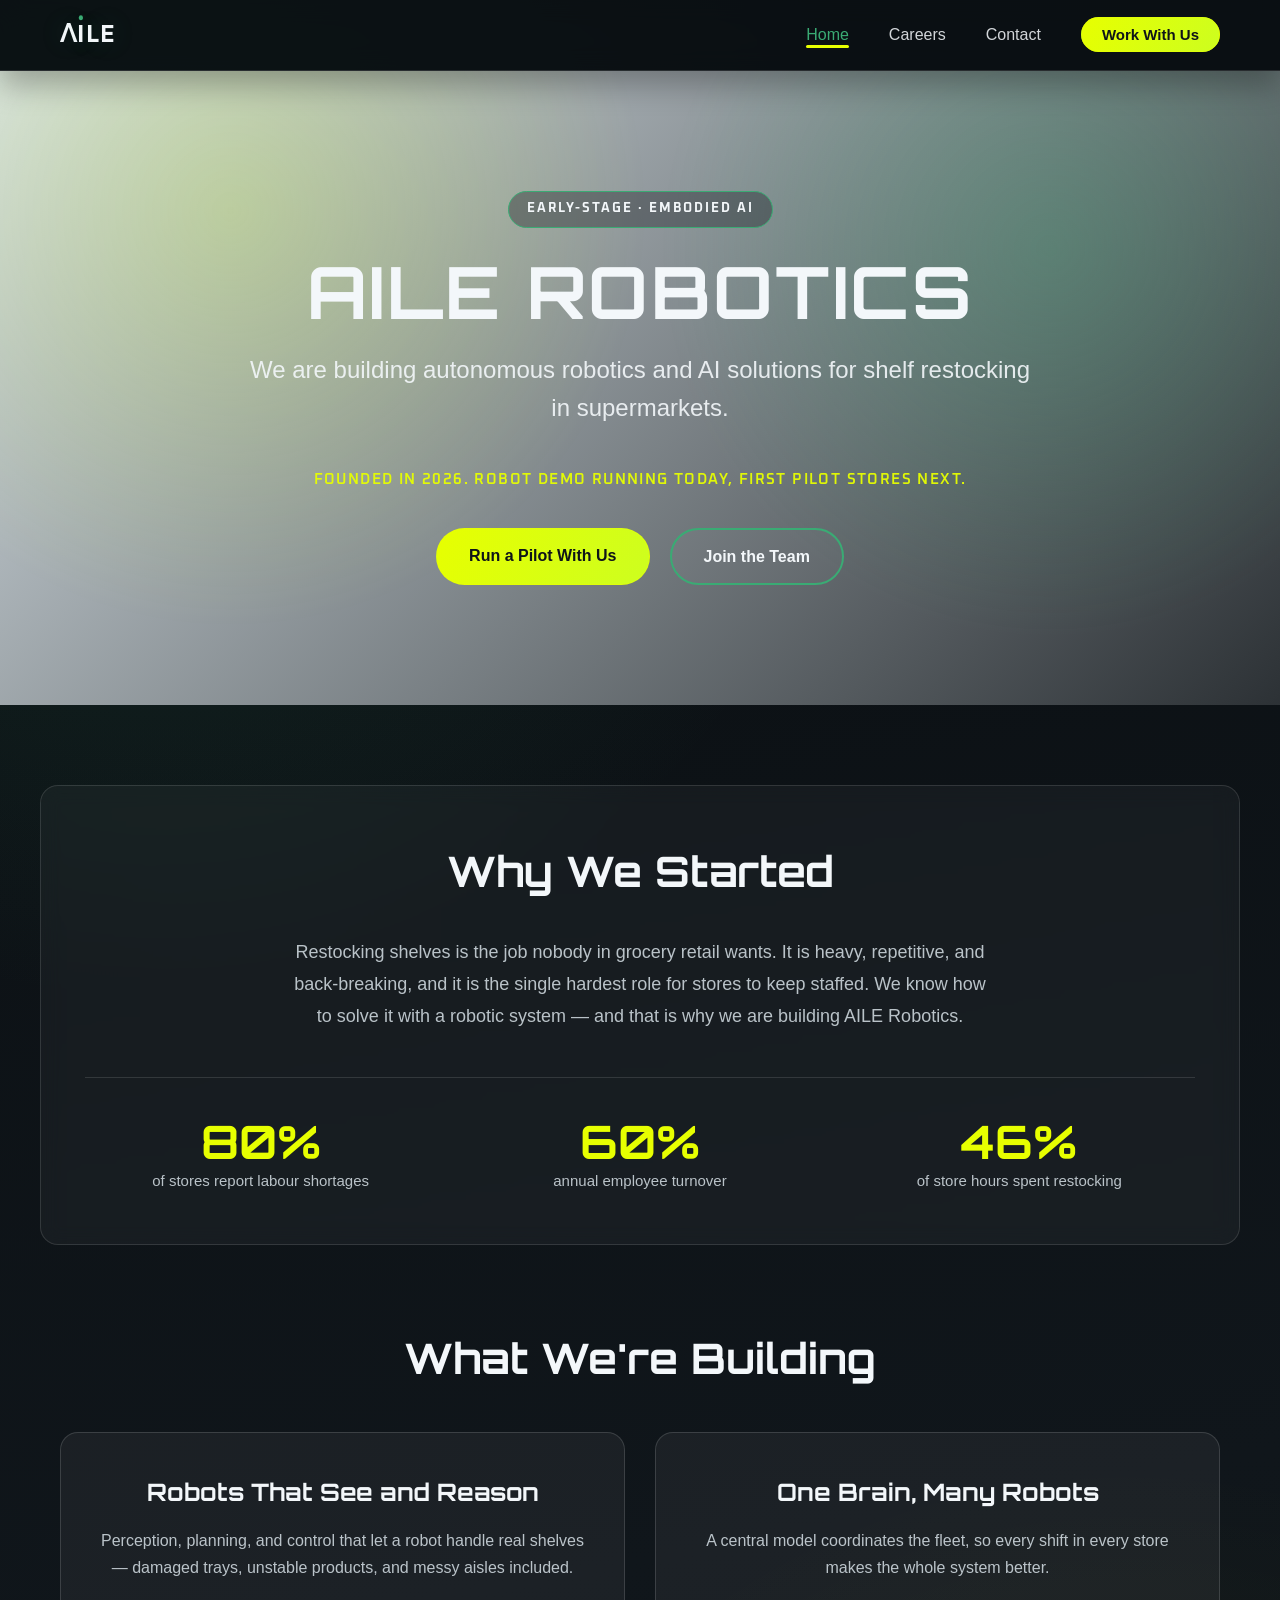
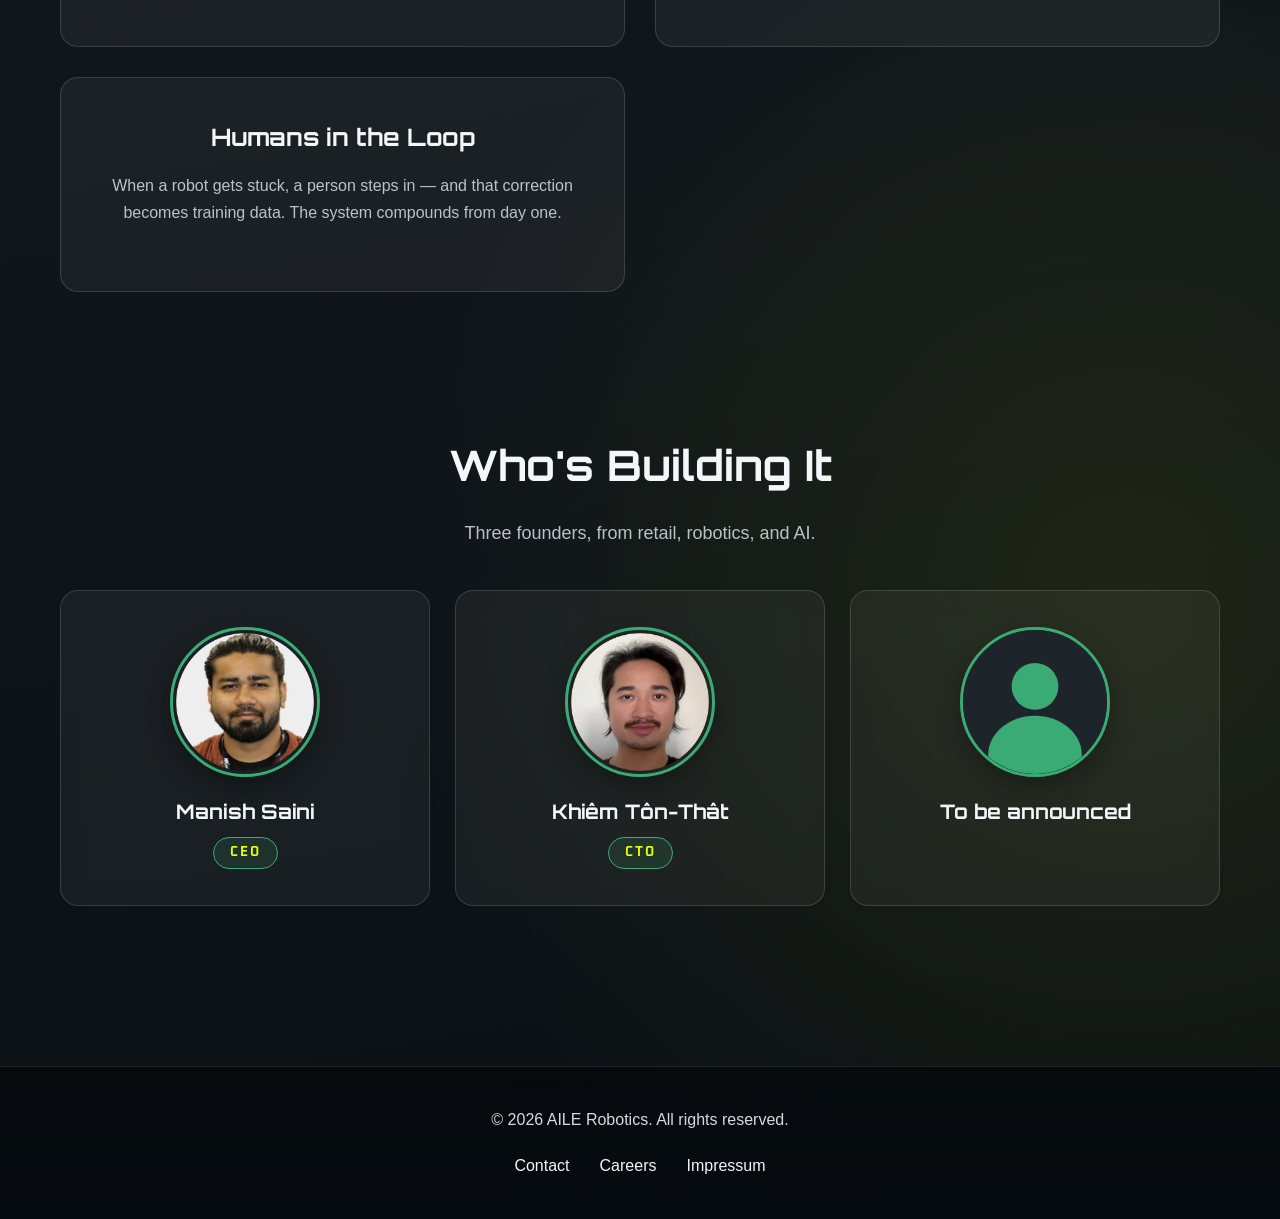
==== commit ad513820: "Replace the CRO team card with a placeholder Swap the CRO team card's photo, name, and role label fo" ====
--- a/index.html
+++ b/index.html
@@ -95,9 +95,8 @@
                     <span class="team-role">CTO</span>
                 </div>
                 <div class="team-card">
-                    <img class="team-photo" src="images/jenny-mueller-von-bennigsen.png" alt="Dr. Jenny Müller von Bennigsen" width="480" height="480" loading="lazy">
-                    <h3>Dr. Jenny Müller von Bennigsen</h3>
-                    <span class="team-role">CRO</span>
+                    <img class="team-photo" src="images/team-placeholder.svg" alt="Team member placeholder" width="480" height="480" loading="lazy">
+                    <h3>To be announced</h3>
                 </div>
             </div>
         </div>
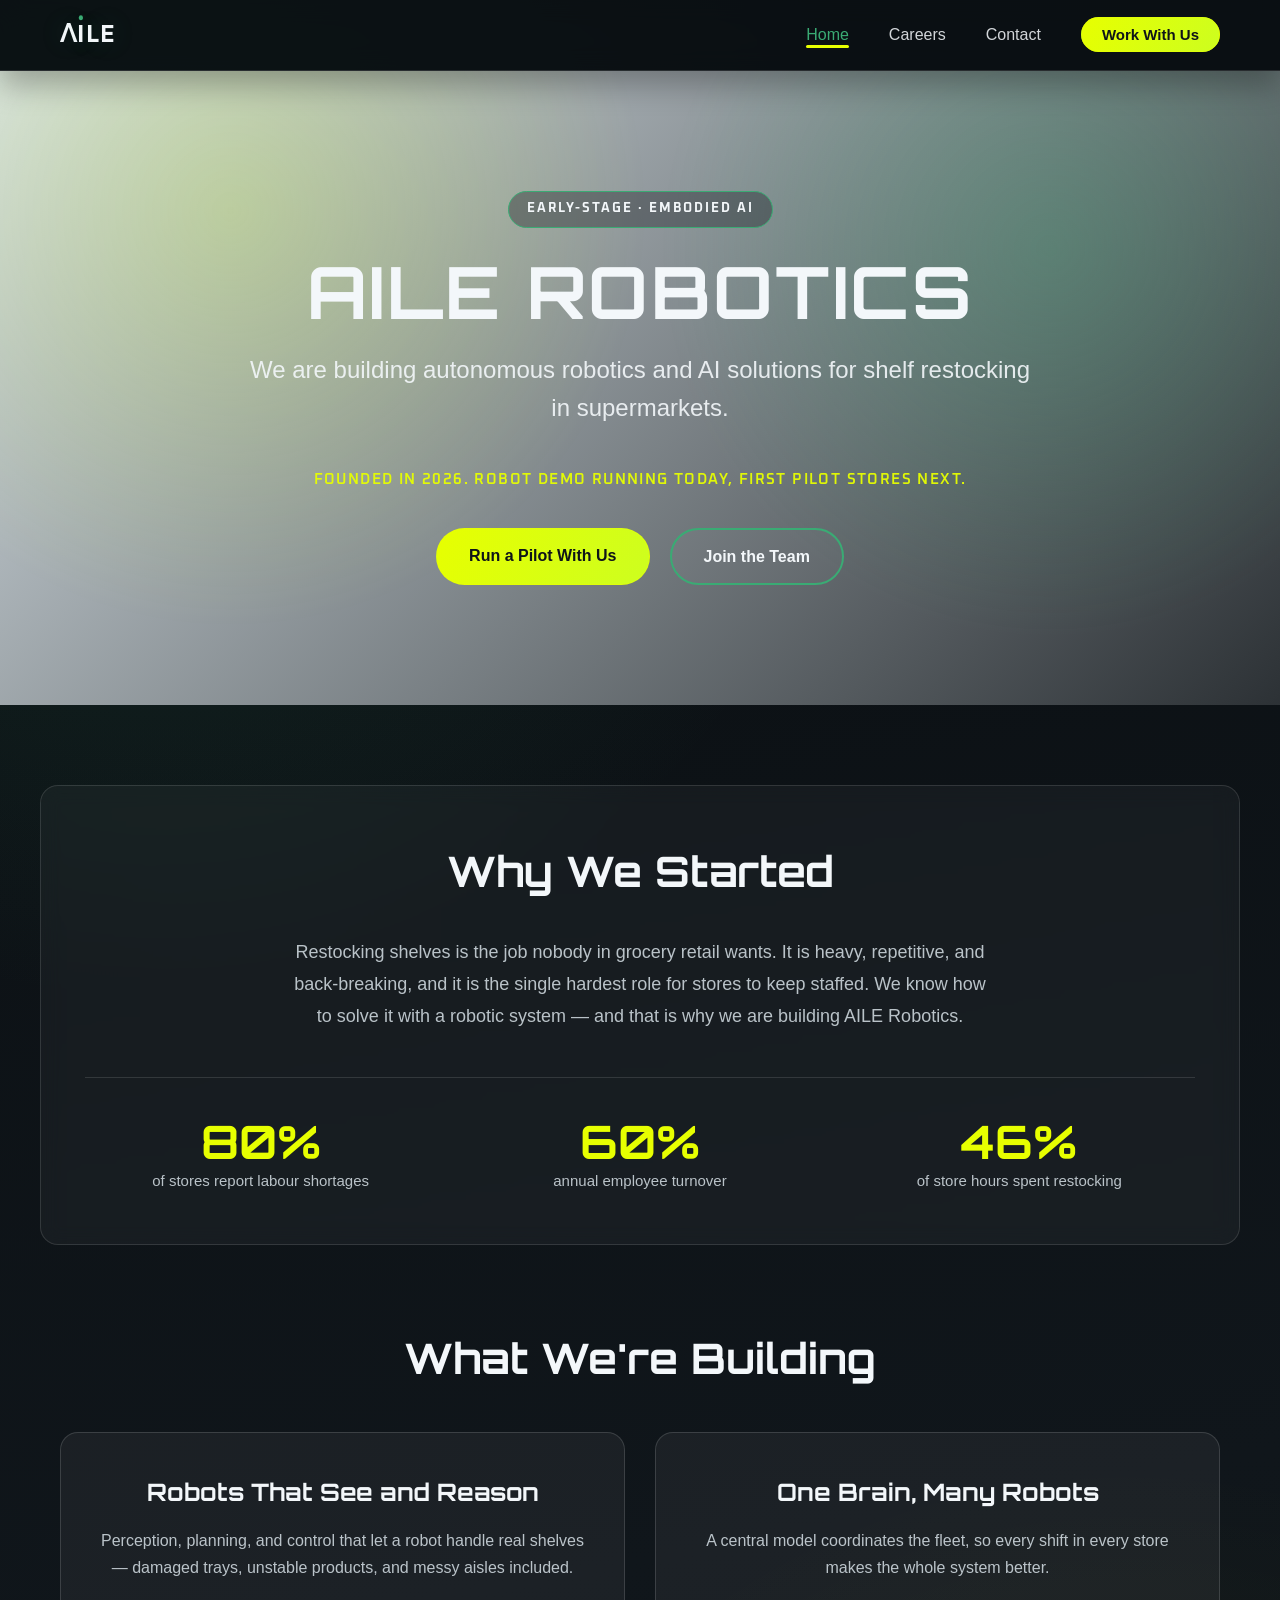
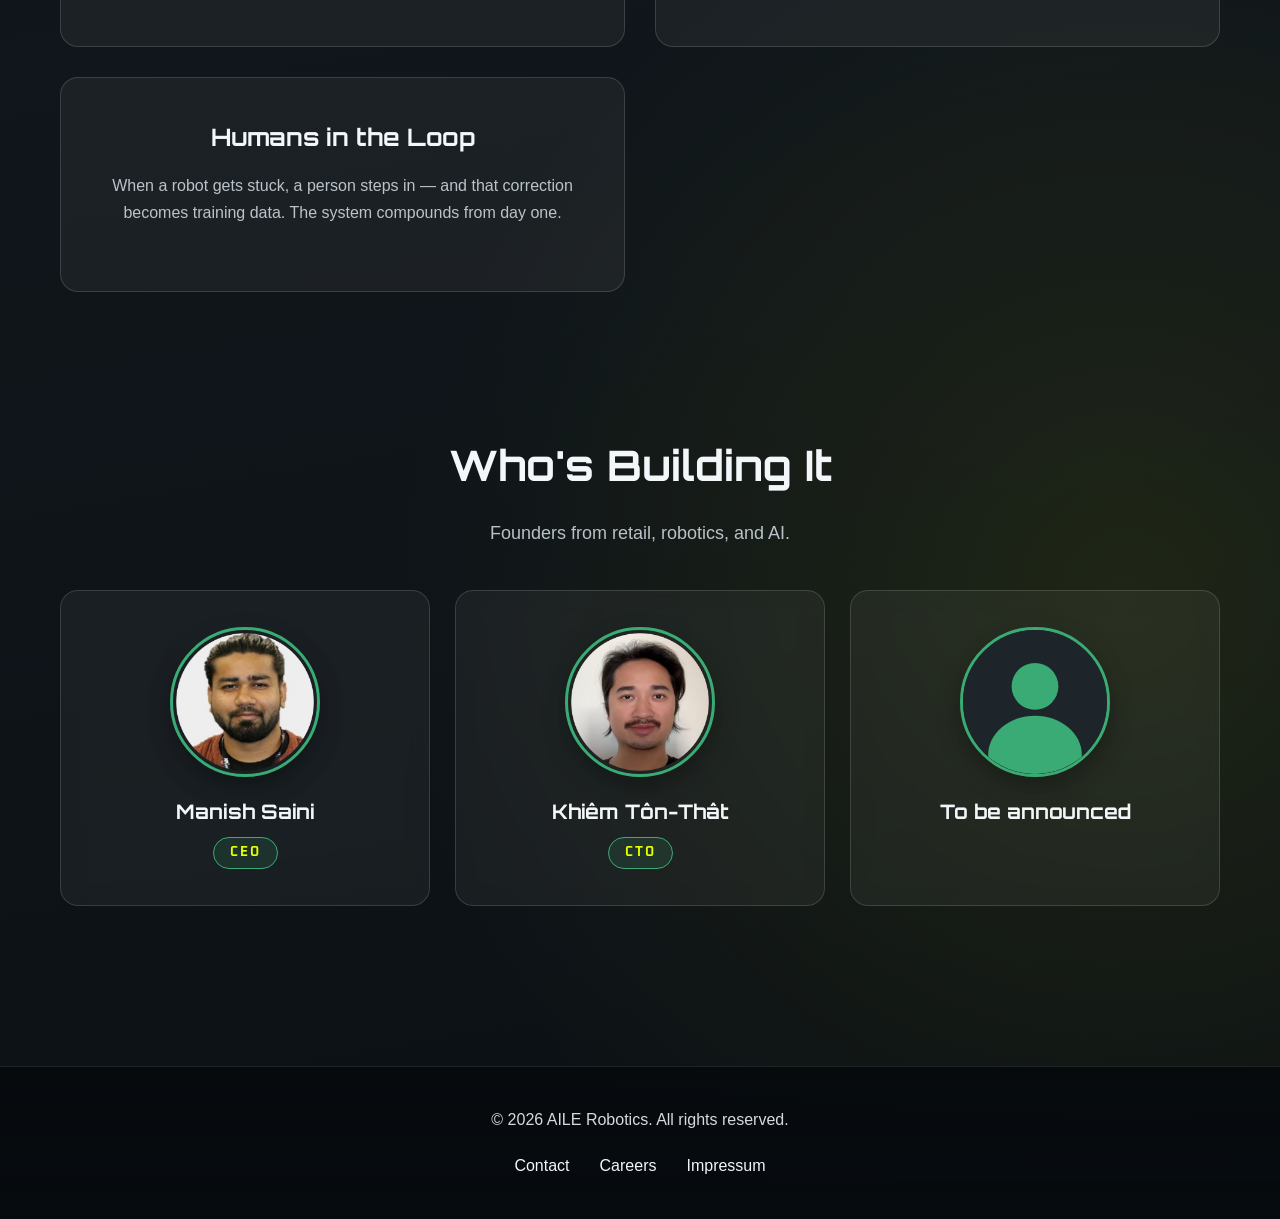
==== commit 55da9f94: "Adjust the team subtitle" ====
--- a/index.html
+++ b/index.html
@@ -82,7 +82,7 @@
     <section class="team">
         <div class="container">
             <h2>Who's Building It</h2>
-            <p class="team-intro">Three founders, from retail, robotics, and AI.</p>
+            <p class="team-intro">Founders from retail, robotics, and AI.</p>
             <div class="team-grid">
                 <div class="team-card">
                     <img class="team-photo" src="images/manish-saini.png" alt="Manish Saini" width="480" height="480" loading="lazy">
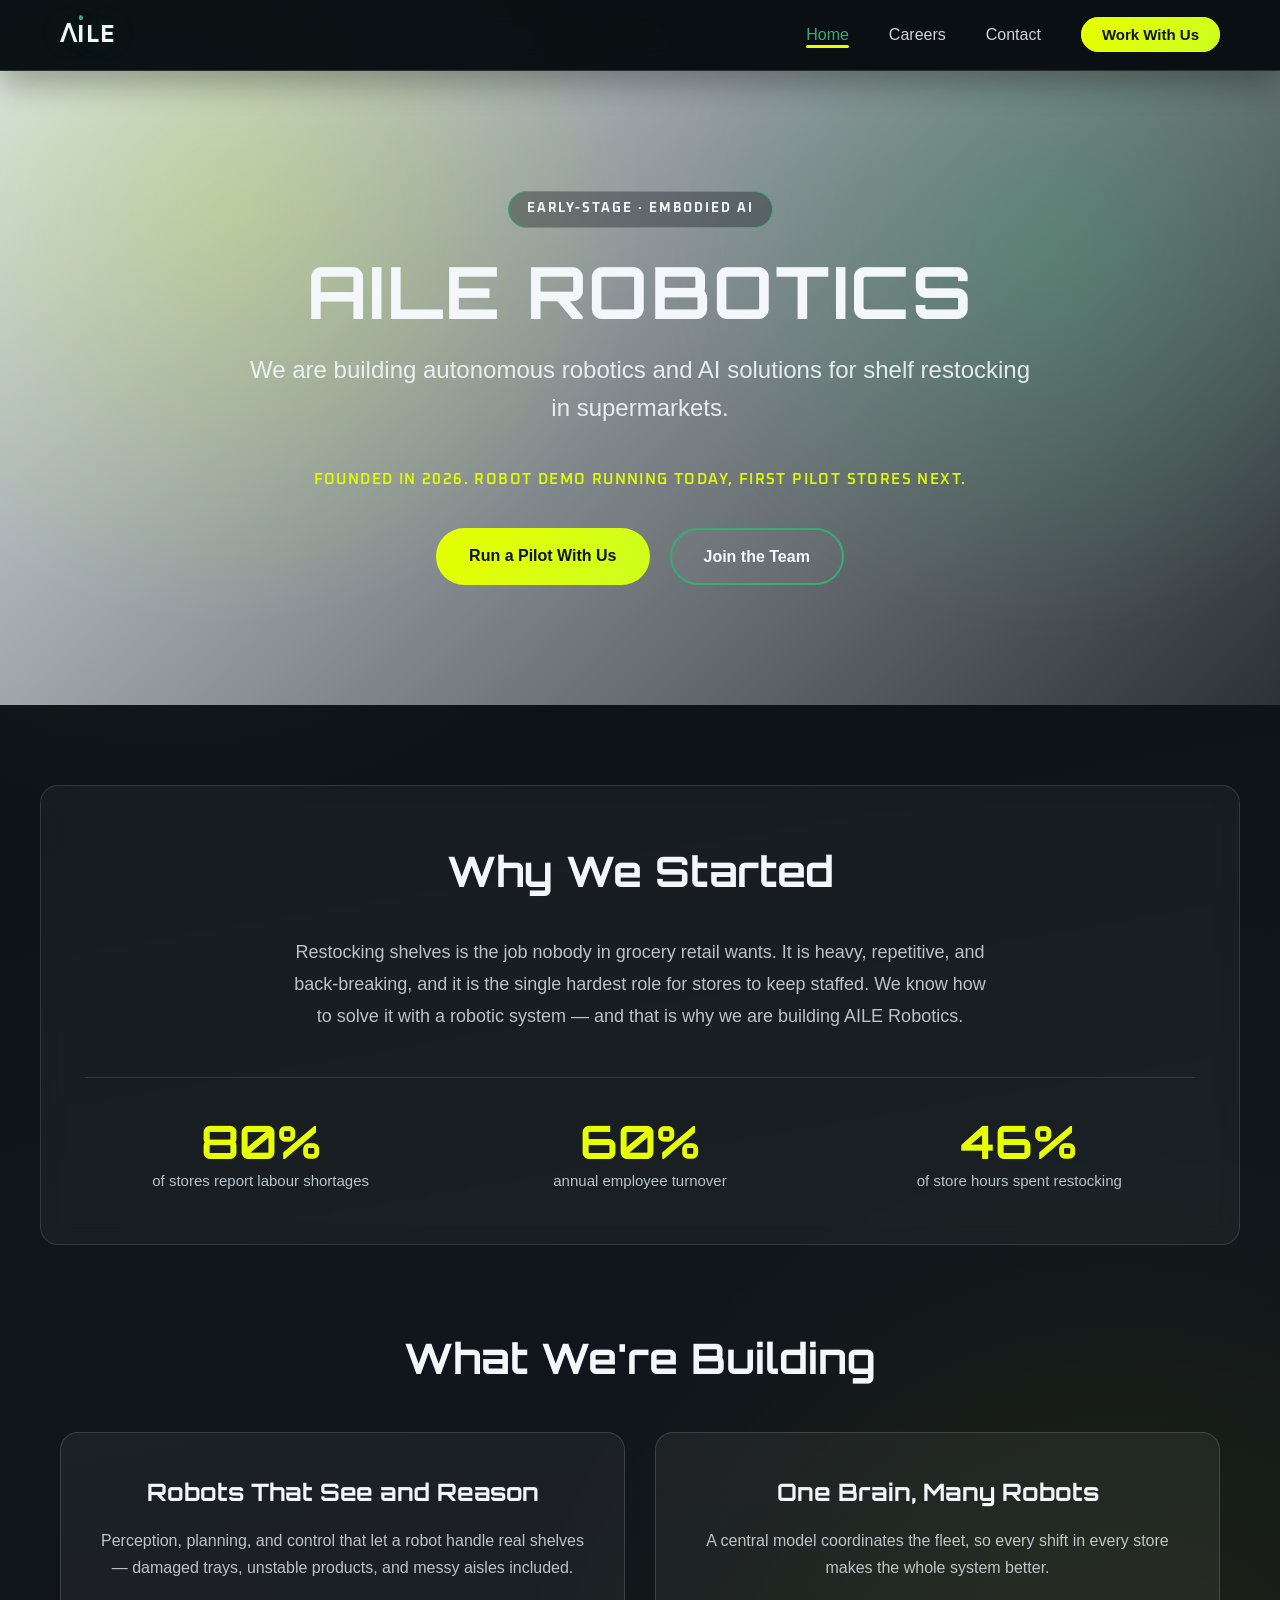
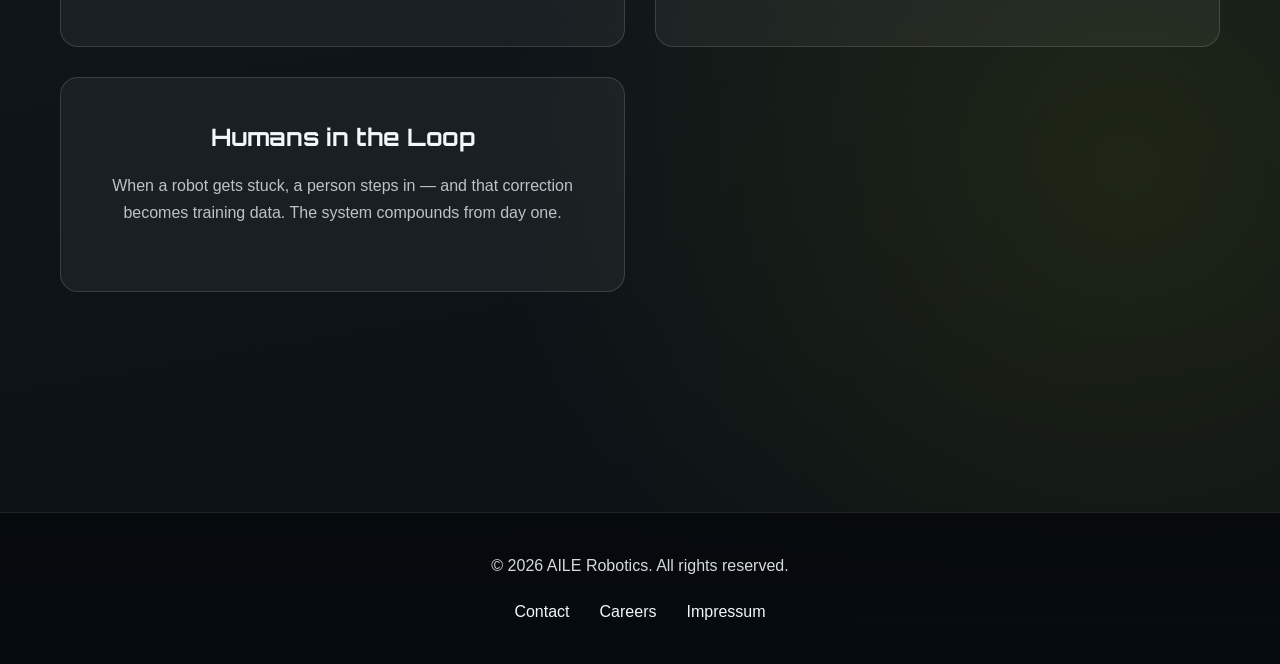
==== commit de30a863: "Remove team section from home page Remove the "Who's Building It" section from index.html together w" ====
--- a/index.html
+++ b/index.html
@@ -78,30 +78,6 @@
         </div>
     </section>
 
-    <!-- Team Section -->
-    <section class="team">
-        <div class="container">
-            <h2>Who's Building It</h2>
-            <p class="team-intro">Founders from retail, robotics, and AI.</p>
-            <div class="team-grid">
-                <div class="team-card">
-                    <img class="team-photo" src="images/manish-saini.png" alt="Manish Saini" width="480" height="480" loading="lazy">
-                    <h3>Manish Saini</h3>
-                    <span class="team-role">CEO</span>
-                </div>
-                <div class="team-card">
-                    <img class="team-photo" src="images/khiem-ton-that.png" alt="Khiêm Tôn-Thât" width="480" height="480" loading="lazy">
-                    <h3>Khiêm Tôn-Thât</h3>
-                    <span class="team-role">CTO</span>
-                </div>
-                <div class="team-card">
-                    <img class="team-photo" src="images/team-placeholder.svg" alt="Team member placeholder" width="480" height="480" loading="lazy">
-                    <h3>To be announced</h3>
-                </div>
-            </div>
-        </div>
-    </section>
-
     <!-- Footer -->
     <footer class="footer">
         <div class="footer-content">
--- a/styles.css
+++ b/styles.css
@@ -333,77 +333,6 @@
     margin-bottom: 0;
 }
 
-/* Team Section */
-.team {
-    padding: 0 20px 80px;
-    text-align: center;
-}
-
-.team h2 {
-    font-size: 42px;
-    margin-bottom: 18px;
-    color: var(--white);
-}
-
-.team-intro {
-    color: var(--text-secondary);
-    font-size: 18px;
-    margin: 0 auto 40px;
-    line-height: 1.8;
-}
-
-.team-grid {
-    display: grid;
-    grid-template-columns: repeat(auto-fit, minmax(260px, 1fr));
-    gap: 25px;
-}
-
-.team-card {
-    background-color: var(--light-gray);
-    border: 1px solid rgba(255, 255, 255, 0.14);
-    border-radius: 18px;
-    padding: 36px 28px;
-    backdrop-filter: blur(10px);
-    transition: transform 0.3s ease, box-shadow 0.3s ease;
-}
-
-.team-card:hover {
-    transform: translateY(-5px);
-    box-shadow: 0 18px 36px rgba(0, 0, 0, 0.26);
-}
-
-.team-photo {
-    display: block;
-    width: 150px;
-    height: 150px;
-    margin: 0 auto 22px;
-    border-radius: 50%;
-    object-fit: cover;
-    border: 3px solid var(--accent-green);
-    box-shadow: 0 10px 24px rgba(0, 0, 0, 0.3);
-}
-
-.team-card h3 {
-    font-size: 20px;
-    color: var(--white);
-    margin-bottom: 12px;
-    line-height: 1.3;
-}
-
-.team-role {
-    display: inline-block;
-    padding: 5px 16px;
-    border-radius: 999px;
-    background-color: rgba(58, 171, 116, 0.14);
-    border: 1px solid var(--accent-green);
-    color: var(--accent-yellow);
-    font-family: 'Oxanium', 'Orbitron', 'Segoe UI', sans-serif;
-    font-size: 13px;
-    font-weight: 700;
-    letter-spacing: 2px;
-    text-transform: uppercase;
-}
-
 /* Page Header */
 .page-header {
     background:
@@ -958,7 +887,6 @@
         font-size: 32px;
     }
 
-    .team h2,
     .build h2 {
         font-size: 32px;
     }
